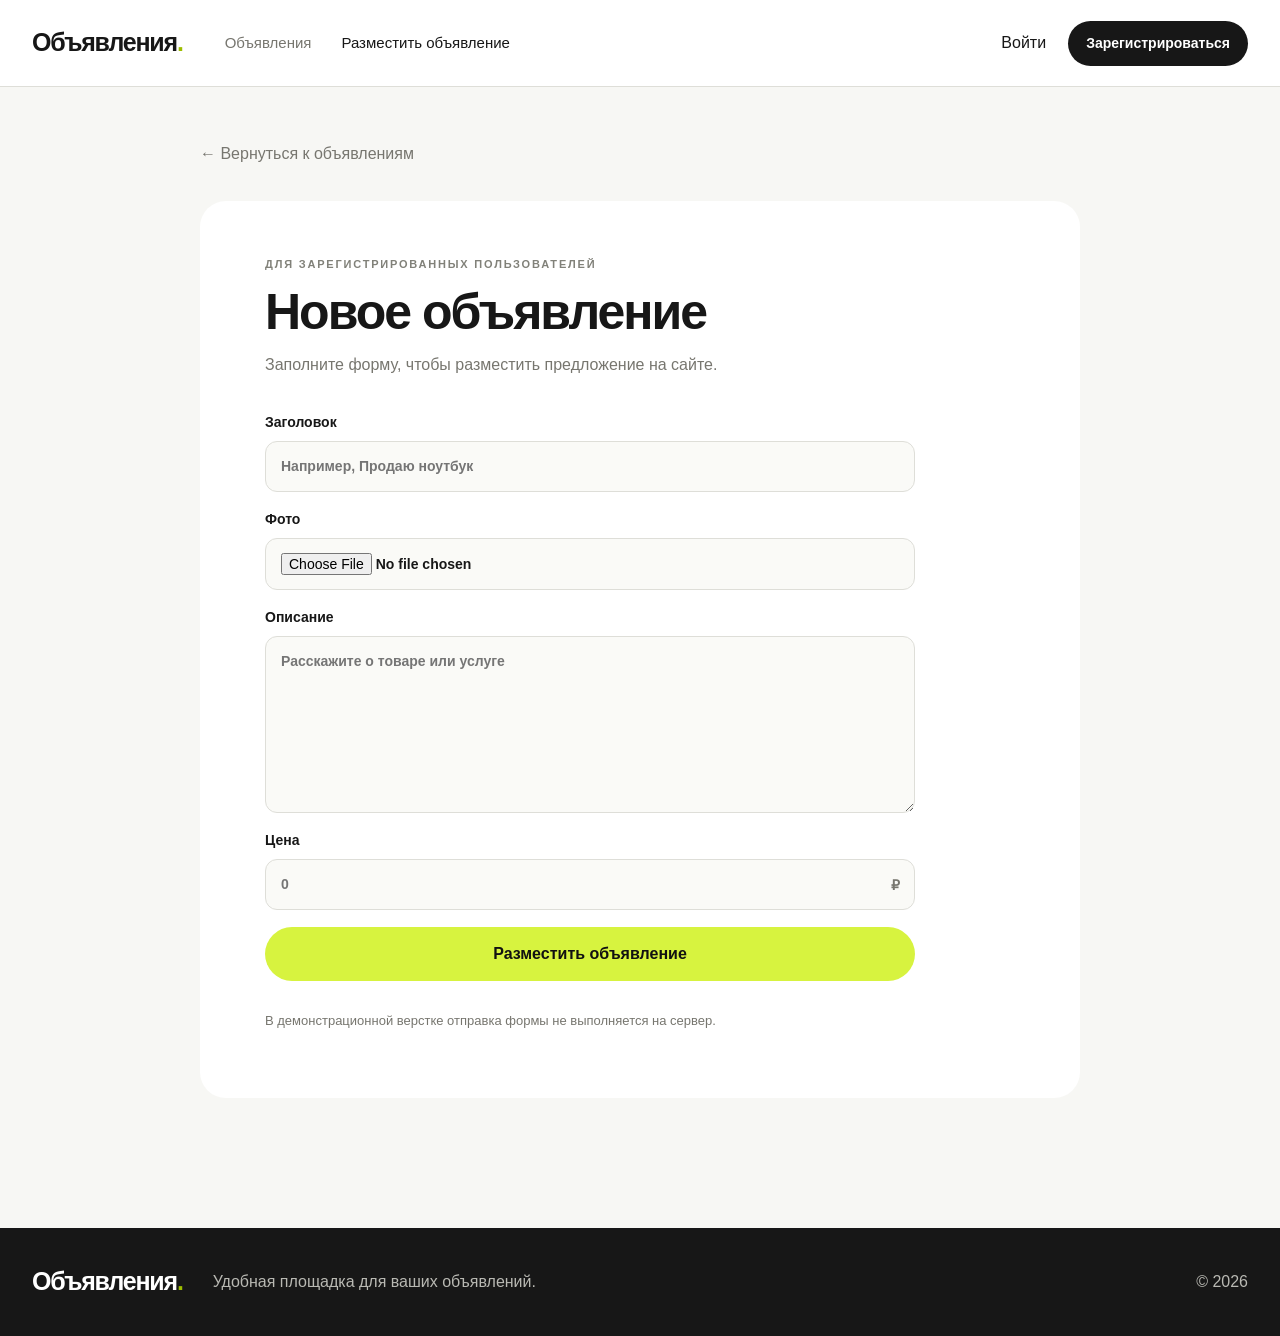
==== add.html @ 7746f797 "Изменения" ====
<!doctype html>
<html lang="ru">
<head>
  <meta charset="utf-8">
  <meta name="viewport" content="width=device-width, initial-scale=1">
  <title>Новое объявление — Объявления</title>
  <link rel="stylesheet" href="css/style.css">
</head>
<body>
<header class="header"><div class="container header__inner"><a class="logo" href="index.html">Объявления<span>.</span></a><nav class="nav"><a href="index.html" class="nav__link">Объявления</a><a href="add.html" class="nav__link nav__link--active">Разместить объявление</a></nav><div class="header__actions"><button class="link-button" data-modal="loginModal">Войти</button><button class="button button--dark button--small" data-modal="registerModal">Зарегистрироваться</button></div><button class="burger" aria-label="Открыть меню"><span></span><span></span><span></span></button></div></header>
<main class="page"><div class="container narrow"><a class="back" href="index.html">← Вернуться к объявлениям</a><div class="form-page"><p class="eyebrow">Для зарегистрированных пользователей</p><h1>Новое объявление</h1><p class="lead">Заполните форму, чтобы разместить предложение на сайте.</p>
<form class="form form--listing" id="listingForm">
<label>Заголовок<input name="title" required maxlength="100" placeholder="Например, Продаю ноутбук"></label>
<label>Фото<input name="photo" type="file" accept="image/*"></label>
<label>Описание<textarea name="description" required rows="7" placeholder="Расскажите о товаре или услуге"></textarea></label>
<label>Цена<input name="price" type="number" min="0" required placeholder="0"><span class="input-suffix">₽</span></label>
<button class="button button--accent" type="submit">Разместить объявление</button>
<p class="muted">В демонстрационной верстке отправка формы не выполняется на сервер.</p>
</form></div></div></main>
<footer class="footer"><div class="container footer__inner"><a class="logo logo--footer" href="index.html">Объявления<span>.</span></a><p>Удобная площадка для ваших объявлений.</p><span>© 2026</span></div></footer>
<div class="modal" id="loginModal" aria-hidden="true"><div class="modal__backdrop" data-close></div><div class="modal__dialog"><button class="modal__close" data-close>×</button><div class="modal__head"><p class="eyebrow">Добро пожаловать</p><h2>Вход</h2></div><form class="form"><label>Email<input type="email" required placeholder="you@example.com"></label><label>Пароль<input type="password" required minlength="6" placeholder="Введите пароль"></label><button class="button button--dark button--full">Войти</button></form><p class="modal__switch">Нет аккаунта? <button class="text-button" data-switch="registerModal">Зарегистрироваться</button></p></div></div>
<div class="modal" id="registerModal" aria-hidden="true"><div class="modal__backdrop" data-close></div><div class="modal__dialog modal__dialog--wide"><button class="modal__close" data-close>×</button><div class="modal__head"><p class="eyebrow">Новый пользователь</p><h2>Регистрация</h2></div><form class="form"><label>Имя<input required pattern="[А-Яа-яЁё\s-]+" placeholder="Иван Иванов"></label><label>E-mail<input type="email" required></label><label>Телефон<input type="tel" required></label><label>Пароль<input type="password" required minlength="6"></label><label>Повторите пароль<input type="password" required minlength="6"></label><label class="checkbox"><input type="checkbox" required><span>Я согласен(а) на обработку персональных данных</span></label><button class="button button--dark button--full">Зарегистрироваться</button></form></div></div>
<script src="js/app.js"></script>
</body>
</html>
---- css/style.css ----
:root{
  --bg:#f7f7f4;--surface:#fff;--ink:#171717;--muted:#77766f;--line:#deded8;
  --accent:#d7f33f;--accent-dark:#b7d51d;--dark:#171717;--radius:20px;
}
*{box-sizing:border-box}html{scroll-behavior:smooth}body{margin:0;background:var(--bg);color:var(--ink);font-family:Inter,Arial,sans-serif;line-height:1.5}button,input,select,textarea{font:inherit}button{cursor:pointer}
.container{width:min(1320px,calc(100% - 64px));margin:auto}.header{background:#fff;border-bottom:1px solid var(--line);position:sticky;top:0;z-index:20}.header__inner{height:86px;display:flex;align-items:center;gap:42px}.logo{font-size:25px;font-weight:800;letter-spacing:-1.2px;color:var(--ink);text-decoration:none}.logo span{color:#9dbd00}.nav{display:flex;gap:30px;flex:1}.nav__link{color:var(--muted);text-decoration:none;font-size:15px}.nav__link:hover,.nav__link--active{color:var(--ink)}.header__actions{display:flex;align-items:center;gap:22px}.link-button,.text-button{background:none;border:0;color:var(--ink);padding:0}.text-button{font-weight:700;text-decoration:underline}.button{border:0;border-radius:999px;padding:15px 24px;font-weight:700;transition:.2s ease;display:inline-flex;justify-content:center;align-items:center;text-decoration:none}.button:hover{transform:translateY(-1px)}.button--dark{background:var(--dark);color:#fff}.button--accent{background:var(--accent);color:#111}.button--accent:hover{background:var(--accent-dark)}.button--outline{background:transparent;border:1px solid #bcbcb5}.button--small{padding:12px 18px;font-size:14px}.button--full{width:100%}.burger{display:none;background:none;border:0;margin-left:auto}.burger span{display:block;width:25px;height:2px;background:#111;margin:5px}
.hero{background:#e9eadf;padding:95px 0 80px}.hero__content{display:flex;align-items:end;justify-content:space-between;gap:50px}.eyebrow{text-transform:uppercase;letter-spacing:1.8px;font-size:11px;font-weight:800;color:#818179;margin:0 0 14px}.hero h1{font-size:clamp(48px,6vw,88px);line-height:.94;letter-spacing:-4px;margin:0}.hero h1 span{color:#9dbd00}.hero__text{color:var(--muted);max-width:510px;margin:25px 0 0;font-size:17px}.search{background:#fff;padding:9px;border-radius:16px;display:grid;grid-template-columns:1.5fr 1fr auto;min-width:600px;box-shadow:0 14px 40px #0000000b}.search input,.search select{border:0;background:transparent;padding:16px;outline:0;color:#555}.search input{font-size:16px}.list-section{padding:88px 0}.section-head{display:flex;justify-content:space-between;align-items:end;margin-bottom:32px}.section-head h2{font-size:44px;letter-spacing:-2px;margin:0}.results-count{color:var(--muted);font-size:14px}.cards{display:grid;grid-template-columns:repeat(4,1fr);gap:22px}.card{background:#fff;border-radius:var(--radius);overflow:hidden;transition:.2s;min-width:0}.card:hover{transform:translateY(-4px);box-shadow:0 15px 35px #0000000c}.card__image{display:block;width:100%;aspect-ratio:1.25;object-fit:cover;background:#e9e9e3}.card__body{padding:20px 20px 23px}.card__title{display:block;color:var(--ink);font-weight:750;font-size:17px;text-decoration:none;margin-bottom:10px}.card__meta{font-size:12px;color:var(--muted);margin-bottom:12px}.price{font-size:20px;font-weight:800}.load-more-wrap{text-align:center;padding-top:45px}.footer{margin-top:30px;background:var(--dark);color:#b9b9b3;padding:35px 0}.footer__inner{display:flex;align-items:center;gap:30px}.footer__inner p{margin:0;flex:1}.logo--footer{color:#fff}.page{padding:55px 0 100px;min-height:calc(100vh - 160px)}.back{display:inline-block;color:var(--muted);text-decoration:none;margin-bottom:35px}.detail{background:#fff;border-radius:26px;padding:30px;display:grid;grid-template-columns:1.1fr .9fr;gap:55px}.detail__media img{width:100%;border-radius:18px;display:block}.detail__body{padding:30px 25px 30px 0}.detail h1{font-size:50px;line-height:1;letter-spacing:-2px;margin:0 0 18px}.price--large{font-size:30px;margin-bottom:28px}.detail__description{color:#666;max-width:600px;font-size:17px}.detail__author{display:flex;align-items:center;gap:14px;margin:35px 0}.avatar{width:48px;height:48px;border-radius:50%;background:var(--accent);display:grid;place-items:center;font-weight:800}.detail__author span{display:block;color:var(--muted);font-size:13px}.detail__actions{padding-top:15px}.muted{font-size:13px;color:var(--muted)}.narrow{max-width:880px}.form-page{background:#fff;border-radius:26px;padding:55px 65px}.form-page h1{font-size:50px;letter-spacing:-2px;line-height:1;margin:0 0 15px}.lead{color:var(--muted);margin-bottom:35px}.form{display:grid;gap:17px}.form label{display:grid;gap:8px;font-size:14px;font-weight:700}.form input,.form textarea,.form select{width:100%;border:1px solid var(--line);background:#fafaf7;border-radius:12px;padding:14px 15px;outline:0}.form input:focus,.form textarea:focus{border-color:#999}.form textarea{resize:vertical}.form--listing{max-width:650px}.form--listing label{position:relative}.input-suffix{position:absolute;right:15px;bottom:14px;color:var(--muted)}.checkbox{display:flex!important;grid-template-columns:none!important;align-items:start;gap:10px!important;font-weight:500!important}.checkbox input{width:18px!important;margin-top:2px}.form-error{color:#b42318;font-size:13px;min-height:0;margin:0}.modal{position:fixed;inset:0;display:none;z-index:100}.modal.is-open{display:block}.modal__backdrop{position:absolute;inset:0;background:#1119;backdrop-filter:blur(4px)}.modal__dialog{position:relative;background:#fff;border-radius:24px;width:min(440px,calc(100% - 32px));padding:36px;margin:7vh auto 0;max-height:86vh;overflow:auto;animation:modalIn .2s ease}.modal__dialog--wide{width:min(560px,calc(100% - 32px))}.modal__close{position:absolute;right:20px;top:14px;border:0;background:none;font-size:30px;color:#777}.modal__head h2{font-size:36px;letter-spacing:-1.5px;margin:0 0 7px}.modal__head p:not(.eyebrow){color:var(--muted);font-size:14px}.modal__switch{text-align:center;font-size:14px;color:var(--muted);margin:20px 0 0}@keyframes modalIn{from{opacity:0;transform:translateY(10px)}to{opacity:1;transform:none}}
@media(max-width:1000px){.nav{display:none}.header__actions{margin-left:auto}.cards{grid-template-columns:repeat(2,1fr)}.hero__content{display:block}.search{margin-top:40px;min-width:0}.detail{grid-template-columns:1fr}.detail__body{padding:0 15px 20px}.detail h1{font-size:42px}}
@media(max-width:650px){.container{width:min(100% - 30px,1320px)}.header__inner{height:70px}.header__actions{display:none}.burger{display:block}.hero{padding:60px 0}.hero h1{font-size:50px;letter-spacing:-2.5px}.search{grid-template-columns:1fr;margin-top:28px;gap:5px}.search select{border-top:1px solid var(--line)}.search .button{width:100%}.list-section{padding:60px 0}.section-head h2{font-size:36px}.cards{grid-template-columns:1fr}.footer__inner{flex-wrap:wrap}.footer__inner p{order:3;flex-basis:100%}.form-page{padding:35px 24px}.form-page h1{font-size:40px}.detail{padding:15px;gap:25px}.detail h1{font-size:36px}.modal__dialog{padding:30px 22px}.nav{position:absolute}.logo{font-size:22px}}
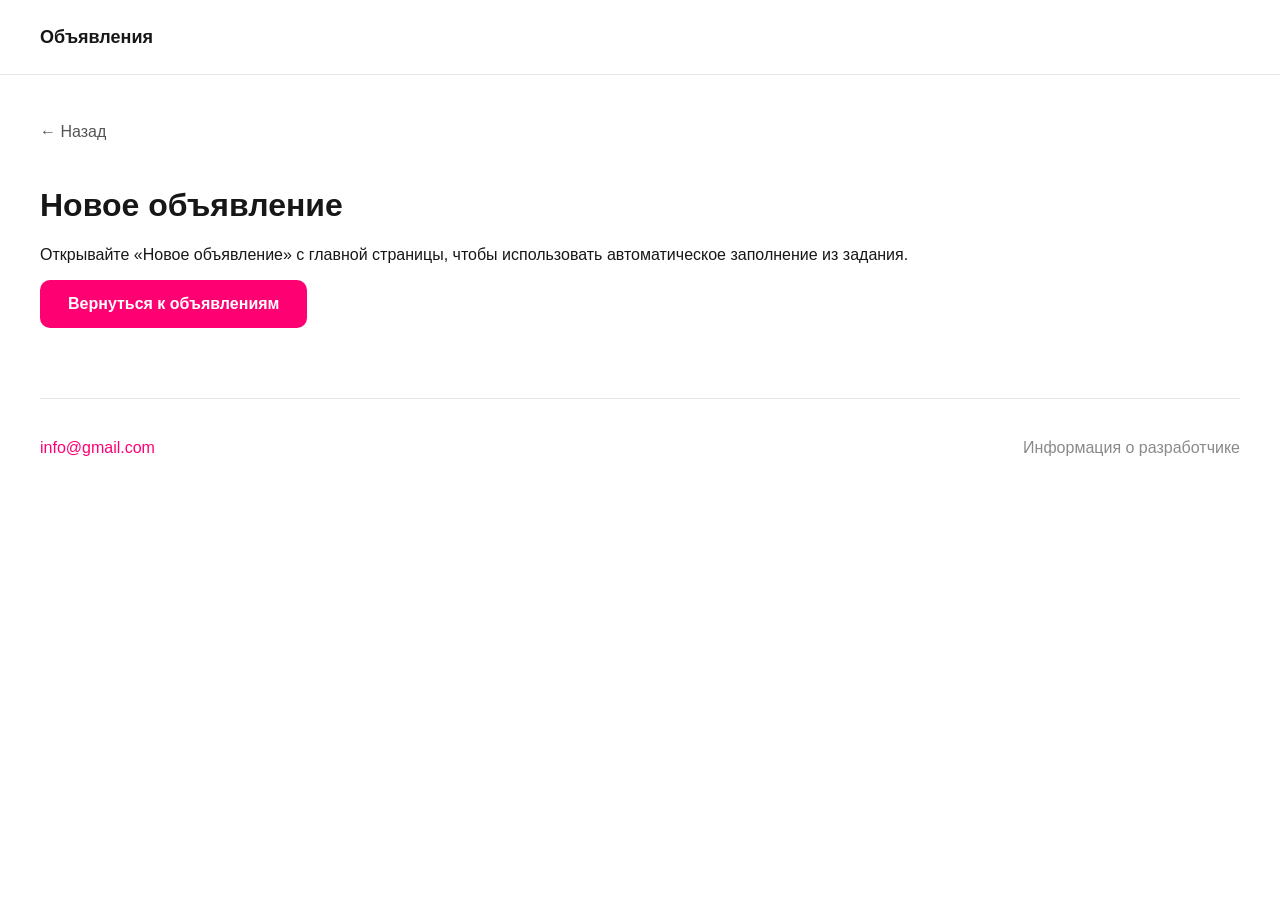
==== commit 799ffa07: "Сделано" ====
--- a/add.html
+++ b/add.html
@@ -1,25 +1,4 @@
 <!doctype html>
-<html lang="ru">
-<head>
-  <meta charset="utf-8">
-  <meta name="viewport" content="width=device-width, initial-scale=1">
-  <title>Новое объявление — Объявления</title>
-  <link rel="stylesheet" href="css/style.css">
-</head>
-<body>
-<header class="header"><div class="container header__inner"><a class="logo" href="index.html">Объявления<span>.</span></a><nav class="nav"><a href="index.html" class="nav__link">Объявления</a><a href="add.html" class="nav__link nav__link--active">Разместить объявление</a></nav><div class="header__actions"><button class="link-button" data-modal="loginModal">Войти</button><button class="button button--dark button--small" data-modal="registerModal">Зарегистрироваться</button></div><button class="burger" aria-label="Открыть меню"><span></span><span></span><span></span></button></div></header>
-<main class="page"><div class="container narrow"><a class="back" href="index.html">← Вернуться к объявлениям</a><div class="form-page"><p class="eyebrow">Для зарегистрированных пользователей</p><h1>Новое объявление</h1><p class="lead">Заполните форму, чтобы разместить предложение на сайте.</p>
-<form class="form form--listing" id="listingForm">
-<label>Заголовок<input name="title" required maxlength="100" placeholder="Например, Продаю ноутбук"></label>
-<label>Фото<input name="photo" type="file" accept="image/*"></label>
-<label>Описание<textarea name="description" required rows="7" placeholder="Расскажите о товаре или услуге"></textarea></label>
-<label>Цена<input name="price" type="number" min="0" required placeholder="0"><span class="input-suffix">₽</span></label>
-<button class="button button--accent" type="submit">Разместить объявление</button>
-<p class="muted">В демонстрационной верстке отправка формы не выполняется на сервер.</p>
-</form></div></div></main>
-<footer class="footer"><div class="container footer__inner"><a class="logo logo--footer" href="index.html">Объявления<span>.</span></a><p>Удобная площадка для ваших объявлений.</p><span>© 2026</span></div></footer>
-<div class="modal" id="loginModal" aria-hidden="true"><div class="modal__backdrop" data-close></div><div class="modal__dialog"><button class="modal__close" data-close>×</button><div class="modal__head"><p class="eyebrow">Добро пожаловать</p><h2>Вход</h2></div><form class="form"><label>Email<input type="email" required placeholder="you@example.com"></label><label>Пароль<input type="password" required minlength="6" placeholder="Введите пароль"></label><button class="button button--dark button--full">Войти</button></form><p class="modal__switch">Нет аккаунта? <button class="text-button" data-switch="registerModal">Зарегистрироваться</button></p></div></div>
-<div class="modal" id="registerModal" aria-hidden="true"><div class="modal__backdrop" data-close></div><div class="modal__dialog modal__dialog--wide"><button class="modal__close" data-close>×</button><div class="modal__head"><p class="eyebrow">Новый пользователь</p><h2>Регистрация</h2></div><form class="form"><label>Имя<input required pattern="[А-Яа-яЁё\s-]+" placeholder="Иван Иванов"></label><label>E-mail<input type="email" required></label><label>Телефон<input type="tel" required></label><label>Пароль<input type="password" required minlength="6"></label><label>Повторите пароль<input type="password" required minlength="6"></label><label class="checkbox"><input type="checkbox" required><span>Я согласен(а) на обработку персональных данных</span></label><button class="button button--dark button--full">Зарегистрироваться</button></form></div></div>
-<script src="js/app.js"></script>
-</body>
-</html>
+<html lang="ru"><head><meta charset="UTF-8"><meta name="viewport" content="width=device-width,initial-scale=1.0"><title>Новое объявление</title><link rel="stylesheet" href="css/style.css"></head>
+<body><header class="site-header"><div class="header-inner"><a class="brand" href="index.html"><span>Объявления</span></a></div></header>
+<main class="container"><a href="index.html" class="back-link">← Назад</a><h1>Новое объявление</h1><p>Открывайте «Новое объявление» с главной страницы, чтобы использовать автоматическое заполнение из задания.</p><a class="pink-btn" href="index.html">Вернуться к объявлениям</a></main><footer class="site-footer"><a href="mailto:info@gmail.com">info@gmail.com</a><span>Информация о разработчике</span></footer></body></html>
--- a/css/style.css
+++ b/css/style.css
@@ -1,9 +1,101 @@
-:root{
-  --bg:#f7f7f4;--surface:#fff;--ink:#171717;--muted:#77766f;--line:#deded8;
-  --accent:#d7f33f;--accent-dark:#b7d51d;--dark:#171717;--radius:20px;
+*{box-sizing:border-box}
+:root{--pink:#ff0073;--text:#171717;--muted:#737373;--line:#e6e6e6;--soft:#f7f7f7}
+html,body{margin:0;min-height:100%;font-family:Arial,Helvetica,sans-serif;background:#fff;color:var(--text)}
+body{font-size:16px}
+button,input,textarea{font:inherit}
+.site-header{height:75px;border-bottom:1px solid var(--line);background:#fff}
+.header-inner{width:min(1200px,calc(100% - 64px));height:100%;margin:auto;display:flex;align-items:center;justify-content:space-between}
+.brand{display:flex;align-items:center;gap:16px;color:var(--text);text-decoration:none;font-weight:700;font-size:18px}
+.brand img{width:40px;height:40px;object-fit:contain}
+.header-nav{display:flex;align-items:center;gap:34px}
+.header-nav a{color:var(--text);text-decoration:none;font-weight:600}
+.header-nav a:hover{color:var(--pink)}
+.welcome{font-weight:600;color:var(--text);white-space:nowrap}
+.exit-btn{border:0;background:transparent;color:var(--text);font-weight:600;padding:0;cursor:default}
+.container{width:min(1200px,calc(100% - 64px));margin:0 auto;padding:48px 0 70px}
+.top-row{display:flex;justify-content:space-between;align-items:center;margin-bottom:34px}
+.top-row h1{font-size:36px;line-height:1.1;margin:0;font-weight:700}
+.pink-btn{display:inline-flex;align-items:center;justify-content:center;min-height:48px;padding:0 28px;border:0;border-radius:10px;background:var(--pink);color:#fff;text-decoration:none;font-size:16px;font-weight:700;cursor:pointer;transition:.15s}
+.pink-btn:hover{filter:brightness(1.06);transform:translateY(-1px)}
+.pink-btn:active{transform:translateY(0)}
+.full{width:100%}
+.cards{display:grid;grid-template-columns:repeat(5,1fr);gap:42px 20px}
+.ad-card{min-width:0;color:var(--text);text-decoration:none;cursor:pointer}
+.product-image{width:100%;aspect-ratio:1/1.02;border-radius:12px;background-image:url("../assets/source/1/Card.png");background-repeat:no-repeat;background-size:500% auto;background-color:#f4f4f4;background-position:var(--pos,0 0);overflow:hidden}
+.ad-card .product-image{margin-bottom:12px}
+/* Точные карточки из исходного Card.png — без смещения и дублирования текста */
+.product-card-image{display:block;width:100%;height:auto;max-width:240px;margin:0 auto;object-fit:contain;}
+.ad-card{display:block;}
+@media(max-width:900px){.product-card-image{max-width:100%;}}
+.ad-price{font-size:21px;font-weight:700;margin-bottom:7px}
+.ad-title{font-size:15px;color:#333;line-height:1.3}
+.p0{--pos:0 0}.p1{--pos:25% 0}.p2{--pos:50% 0}.p3{--pos:75% 0}.p4{--pos:100% 0}
+.p5{--pos:0 50%}.p6{--pos:25% 50%}.p7{--pos:50% 50%}.p8{--pos:75% 50%}.p9{--pos:100% 50%}
+.p10{--pos:0 100%}.p11{--pos:25% 100%}.p12{--pos:50% 100%}.p13{--pos:75% 100%}.p14{--pos:100% 100%}
+.load-more{display:block;margin:45px auto 0;padding:14px 35px;background:#fff;color:var(--text);border:1px solid #cfcfcf;border-radius:8px;cursor:pointer}
+.load-more:hover{border-color:var(--pink);color:var(--pink)}
+.site-footer{width:min(1200px,calc(100% - 64px));min-height:99px;margin:0 auto;display:flex;justify-content:space-between;align-items:center;border-top:1px solid var(--line);color:#8a8a8a}
+.site-footer a{color:var(--pink);text-decoration:none}
+.modal{position:fixed;inset:0;display:none;align-items:center;justify-content:center;background:rgba(20,20,20,.38);backdrop-filter:blur(2px);padding:20px;z-index:20}
+.modal.open{display:flex;animation:fadeIn .16s ease}
+.modal-card,.success-card{position:relative;width:min(520px,100%);max-height:calc(100vh - 40px);overflow:auto;background:#fff;border-radius:18px;padding:34px;box-shadow:0 20px 60px rgba(0,0,0,.18)}
+.auth-card{width:min(500px,100%)}
+.ad-modal-card{width:min(620px,100%)}
+.modal-card h2{margin:0 35px 8px 0;font-size:30px;line-height:1.15}
+.modal-note{margin:0 0 24px;color:var(--muted);font-size:14px;line-height:1.45}
+.close{position:absolute;right:16px;top:12px;width:38px;height:38px;border:0;border-radius:50%;background:#f3f3f3;font-size:27px;line-height:1;color:#555;cursor:pointer}
+.close:hover{background:#eee;color:var(--text)}
+.modal-card form{display:grid;gap:15px}
+.modal-card label{display:grid;gap:8px;color:#333;font-weight:600;font-size:14px}
+.modal-card input,.modal-card textarea{width:100%;padding:13px 14px;border:1px solid #d4d4d4;background:#fff;color:#111;border-radius:9px;outline:none}
+.modal-card input:focus,.modal-card textarea:focus{border-color:var(--pink);box-shadow:0 0 0 3px rgba(255,0,115,.09)}
+.modal-card textarea{resize:vertical;min-height:110px}
+.modal-card .check{display:grid;grid-template-columns:20px 1fr;align-items:start;gap:9px;font-weight:400;font-size:13px;line-height:1.4}
+.modal-card .check input{width:18px;height:18px;margin:0;accent-color:var(--pink)}
+.switch{text-align:center;font-size:14px;margin:18px 0 0;color:#555}.switch a{color:var(--pink);font-weight:600;text-decoration:none}
+.form-error{min-height:18px;color:#d4004f;font-size:13px}
+.ad-photo-field{display:grid;gap:8px}.field-caption{font-size:14px;font-weight:600;color:#333}
+.ad-preview{width:100%;height:190px;border-radius:12px;background:#f2f2f2 url("../assets/source/1/Card.png") no-repeat 0 0;background-size:500% auto;border:1px solid #ddd;cursor:pointer}
+.ad-preview.filled{box-shadow:inset 0 0 0 2px var(--pink)}
+.success-card{width:min(440px,100%);text-align:center;padding:28px}
+.done-image{display:block;width:100%;max-width:402px;height:auto;margin:0 auto 12px}
+.success-card h2{font-size:24px;margin:0 0 22px}
+@keyframes fadeIn{from{opacity:0}to{opacity:1}}
+@media(max-width:900px){.cards{grid-template-columns:repeat(3,1fr)}}
+@media(max-width:600px){
+ .site-header{height:65px}.header-inner,.container,.site-footer{width:min(100% - 32px,1200px)}
+ .header-nav{gap:14px;font-size:13px}.brand{gap:10px;font-size:16px}.brand img{width:34px;height:34px}
+ .container{padding-top:28px}.top-row{align-items:flex-start;gap:18px}.top-row h1{font-size:28px}.top-row .pink-btn{padding:0 14px;font-size:13px}
+ .cards{grid-template-columns:repeat(2,1fr);gap:28px 12px}.product-image{border-radius:9px}.ad-price{font-size:17px}.ad-title{font-size:13px}
+ .site-footer{min-height:80px;padding:24px 0;gap:20px;font-size:12px}.modal{padding:12px}.modal-card,.success-card{padding:26px 20px;border-radius:15px;max-height:calc(100vh - 24px)}
+ .welcome{font-size:12px}.exit-btn{font-size:12px}.header-nav{gap:10px}
 }
-*{box-sizing:border-box}html{scroll-behavior:smooth}body{margin:0;background:var(--bg);color:var(--ink);font-family:Inter,Arial,sans-serif;line-height:1.5}button,input,select,textarea{font:inherit}button{cursor:pointer}
-.container{width:min(1320px,calc(100% - 64px));margin:auto}.header{background:#fff;border-bottom:1px solid var(--line);position:sticky;top:0;z-index:20}.header__inner{height:86px;display:flex;align-items:center;gap:42px}.logo{font-size:25px;font-weight:800;letter-spacing:-1.2px;color:var(--ink);text-decoration:none}.logo span{color:#9dbd00}.nav{display:flex;gap:30px;flex:1}.nav__link{color:var(--muted);text-decoration:none;font-size:15px}.nav__link:hover,.nav__link--active{color:var(--ink)}.header__actions{display:flex;align-items:center;gap:22px}.link-button,.text-button{background:none;border:0;color:var(--ink);padding:0}.text-button{font-weight:700;text-decoration:underline}.button{border:0;border-radius:999px;padding:15px 24px;font-weight:700;transition:.2s ease;display:inline-flex;justify-content:center;align-items:center;text-decoration:none}.button:hover{transform:translateY(-1px)}.button--dark{background:var(--dark);color:#fff}.button--accent{background:var(--accent);color:#111}.button--accent:hover{background:var(--accent-dark)}.button--outline{background:transparent;border:1px solid #bcbcb5}.button--small{padding:12px 18px;font-size:14px}.button--full{width:100%}.burger{display:none;background:none;border:0;margin-left:auto}.burger span{display:block;width:25px;height:2px;background:#111;margin:5px}
-.hero{background:#e9eadf;padding:95px 0 80px}.hero__content{display:flex;align-items:end;justify-content:space-between;gap:50px}.eyebrow{text-transform:uppercase;letter-spacing:1.8px;font-size:11px;font-weight:800;color:#818179;margin:0 0 14px}.hero h1{font-size:clamp(48px,6vw,88px);line-height:.94;letter-spacing:-4px;margin:0}.hero h1 span{color:#9dbd00}.hero__text{color:var(--muted);max-width:510px;margin:25px 0 0;font-size:17px}.search{background:#fff;padding:9px;border-radius:16px;display:grid;grid-template-columns:1.5fr 1fr auto;min-width:600px;box-shadow:0 14px 40px #0000000b}.search input,.search select{border:0;background:transparent;padding:16px;outline:0;color:#555}.search input{font-size:16px}.list-section{padding:88px 0}.section-head{display:flex;justify-content:space-between;align-items:end;margin-bottom:32px}.section-head h2{font-size:44px;letter-spacing:-2px;margin:0}.results-count{color:var(--muted);font-size:14px}.cards{display:grid;grid-template-columns:repeat(4,1fr);gap:22px}.card{background:#fff;border-radius:var(--radius);overflow:hidden;transition:.2s;min-width:0}.card:hover{transform:translateY(-4px);box-shadow:0 15px 35px #0000000c}.card__image{display:block;width:100%;aspect-ratio:1.25;object-fit:cover;background:#e9e9e3}.card__body{padding:20px 20px 23px}.card__title{display:block;color:var(--ink);font-weight:750;font-size:17px;text-decoration:none;margin-bottom:10px}.card__meta{font-size:12px;color:var(--muted);margin-bottom:12px}.price{font-size:20px;font-weight:800}.load-more-wrap{text-align:center;padding-top:45px}.footer{margin-top:30px;background:var(--dark);color:#b9b9b3;padding:35px 0}.footer__inner{display:flex;align-items:center;gap:30px}.footer__inner p{margin:0;flex:1}.logo--footer{color:#fff}.page{padding:55px 0 100px;min-height:calc(100vh - 160px)}.back{display:inline-block;color:var(--muted);text-decoration:none;margin-bottom:35px}.detail{background:#fff;border-radius:26px;padding:30px;display:grid;grid-template-columns:1.1fr .9fr;gap:55px}.detail__media img{width:100%;border-radius:18px;display:block}.detail__body{padding:30px 25px 30px 0}.detail h1{font-size:50px;line-height:1;letter-spacing:-2px;margin:0 0 18px}.price--large{font-size:30px;margin-bottom:28px}.detail__description{color:#666;max-width:600px;font-size:17px}.detail__author{display:flex;align-items:center;gap:14px;margin:35px 0}.avatar{width:48px;height:48px;border-radius:50%;background:var(--accent);display:grid;place-items:center;font-weight:800}.detail__author span{display:block;color:var(--muted);font-size:13px}.detail__actions{padding-top:15px}.muted{font-size:13px;color:var(--muted)}.narrow{max-width:880px}.form-page{background:#fff;border-radius:26px;padding:55px 65px}.form-page h1{font-size:50px;letter-spacing:-2px;line-height:1;margin:0 0 15px}.lead{color:var(--muted);margin-bottom:35px}.form{display:grid;gap:17px}.form label{display:grid;gap:8px;font-size:14px;font-weight:700}.form input,.form textarea,.form select{width:100%;border:1px solid var(--line);background:#fafaf7;border-radius:12px;padding:14px 15px;outline:0}.form input:focus,.form textarea:focus{border-color:#999}.form textarea{resize:vertical}.form--listing{max-width:650px}.form--listing label{position:relative}.input-suffix{position:absolute;right:15px;bottom:14px;color:var(--muted)}.checkbox{display:flex!important;grid-template-columns:none!important;align-items:start;gap:10px!important;font-weight:500!important}.checkbox input{width:18px!important;margin-top:2px}.form-error{color:#b42318;font-size:13px;min-height:0;margin:0}.modal{position:fixed;inset:0;display:none;z-index:100}.modal.is-open{display:block}.modal__backdrop{position:absolute;inset:0;background:#1119;backdrop-filter:blur(4px)}.modal__dialog{position:relative;background:#fff;border-radius:24px;width:min(440px,calc(100% - 32px));padding:36px;margin:7vh auto 0;max-height:86vh;overflow:auto;animation:modalIn .2s ease}.modal__dialog--wide{width:min(560px,calc(100% - 32px))}.modal__close{position:absolute;right:20px;top:14px;border:0;background:none;font-size:30px;color:#777}.modal__head h2{font-size:36px;letter-spacing:-1.5px;margin:0 0 7px}.modal__head p:not(.eyebrow){color:var(--muted);font-size:14px}.modal__switch{text-align:center;font-size:14px;color:var(--muted);margin:20px 0 0}@keyframes modalIn{from{opacity:0;transform:translateY(10px)}to{opacity:1;transform:none}}
-@media(max-width:1000px){.nav{display:none}.header__actions{margin-left:auto}.cards{grid-template-columns:repeat(2,1fr)}.hero__content{display:block}.search{margin-top:40px;min-width:0}.detail{grid-template-columns:1fr}.detail__body{padding:0 15px 20px}.detail h1{font-size:42px}}
-@media(max-width:650px){.container{width:min(100% - 30px,1320px)}.header__inner{height:70px}.header__actions{display:none}.burger{display:block}.hero{padding:60px 0}.hero h1{font-size:50px;letter-spacing:-2.5px}.search{grid-template-columns:1fr;margin-top:28px;gap:5px}.search select{border-top:1px solid var(--line)}.search .button{width:100%}.list-section{padding:60px 0}.section-head h2{font-size:36px}.cards{grid-template-columns:1fr}.footer__inner{flex-wrap:wrap}.footer__inner p{order:3;flex-basis:100%}.form-page{padding:35px 24px}.form-page h1{font-size:40px}.detail{padding:15px;gap:25px}.detail h1{font-size:36px}.modal__dialog{padding:30px 22px}.nav{position:absolute}.logo{font-size:22px}}
+@media(max-width:380px){.cards{grid-template-columns:1fr}.top-row{flex-direction:column}.top-row .pink-btn{width:100%}.header-nav{font-size:12px}}
+.back-link{display:inline-block;color:#555;text-decoration:none;margin-bottom:25px}
+.detail-card{display:grid;grid-template-columns:520px 1fr;gap:60px}.detail-image{width:100%;aspect-ratio:1;background:#f4f4f4 url('../assets/source/1/Card.png') no-repeat 0 0;background-size:500% auto;border-radius:14px}.detail-info{padding-top:15px}.detail-info h1{font-size:40px;margin:0 0 20px}.price{font-size:34px;font-weight:700;margin-bottom:25px}.detail-info p{max-width:650px;line-height:1.6}.muted{color:#888}@media(max-width:900px){.detail-card{grid-template-columns:1fr}.detail-image{max-width:520px}.detail-info h1{font-size:30px}}
+
+/* ===== Публикация объявления — исходник source/2 ===== */
+.ad-source-card{position:relative;width:min(1120px,calc(100vw - 40px));min-height:560px;max-height:calc(100vh - 40px);overflow:auto;background:#fff;padding:32px 40px 34px;border-radius:18px;box-shadow:0 24px 70px rgba(0,0,0,.16)}
+.source-close{position:absolute;right:16px;top:10px;width:38px;height:38px;border:0;background:transparent;color:#777;font-size:30px;line-height:1;cursor:pointer;z-index:2}
+.source-ad-title{margin:0 0 28px;font-size:28px;font-weight:700;color:#111}
+.source-ad-layout{display:grid;grid-template-columns:390px 1fr;gap:72px;align-items:start}
+.source-upload{width:390px;height:390px;border-radius:0;background:#fff url('../assets/source/2/load.png') center/390px 390px no-repeat;cursor:pointer;overflow:hidden}
+.source-upload.filled{background-image:url('../assets/source/1/dragon-card-image.png');background-size:100% auto;background-position:center top;background-repeat:no-repeat}
+.source-ad-fields{padding-top:7px;display:flex;flex-direction:column;align-items:flex-start;gap:42px}
+.source-ad-fields input,.source-ad-fields textarea{width:100%;border:0;background:transparent;color:#111;outline:none;padding:0;font-family:Arial,Helvetica,sans-serif;font-weight:400}
+.source-ad-fields input::placeholder,.source-ad-fields textarea::placeholder{color:#999;opacity:1}
+.source-title-input{font-size:46px;line-height:1.05}.source-price-input{font-size:30px;line-height:1.1}.source-description-input{font-size:27px;line-height:1.25;height:110px;resize:none}
+.source-ad-fields input:focus,.source-ad-fields textarea:focus{box-shadow:none;border-color:transparent}
+.source-publish-btn{display:block;width:254px;height:60px;margin:38px 0 0 462px;padding:0;border:0;border-radius:0;background:url('../assets/source/2/Button.png') center/254px 60px no-repeat;cursor:pointer}
+.source-required{display:block;width:338px;height:20px;object-fit:contain;margin:26px 0 0 462px}
+.source-ad-error{margin:10px 0 0 462px}
+@media(max-width:900px){
+ .ad-source-card{width:min(680px,calc(100vw - 24px));padding:24px 22px 28px;min-height:0}
+ .source-ad-title{font-size:24px}
+ .source-ad-layout{grid-template-columns:1fr;gap:26px}
+ .source-upload{width:min(390px,100%);height:auto;aspect-ratio:1;margin:0 auto;background-size:100% 100%}
+ .source-ad-fields{gap:26px}.source-title-input{font-size:40px}.source-price-input{font-size:27px}.source-description-input{font-size:24px;height:100px}
+ .source-publish-btn,.source-required,.source-ad-error{margin-left:0}
+ .source-publish-btn{margin-top:28px}
+}
+@media(max-width:500px){.source-title-input{font-size:32px}.source-price-input{font-size:24px}.source-description-input{font-size:21px}.source-required{max-width:100%;height:auto}.source-publish-btn{width:254px;max-width:100%}}
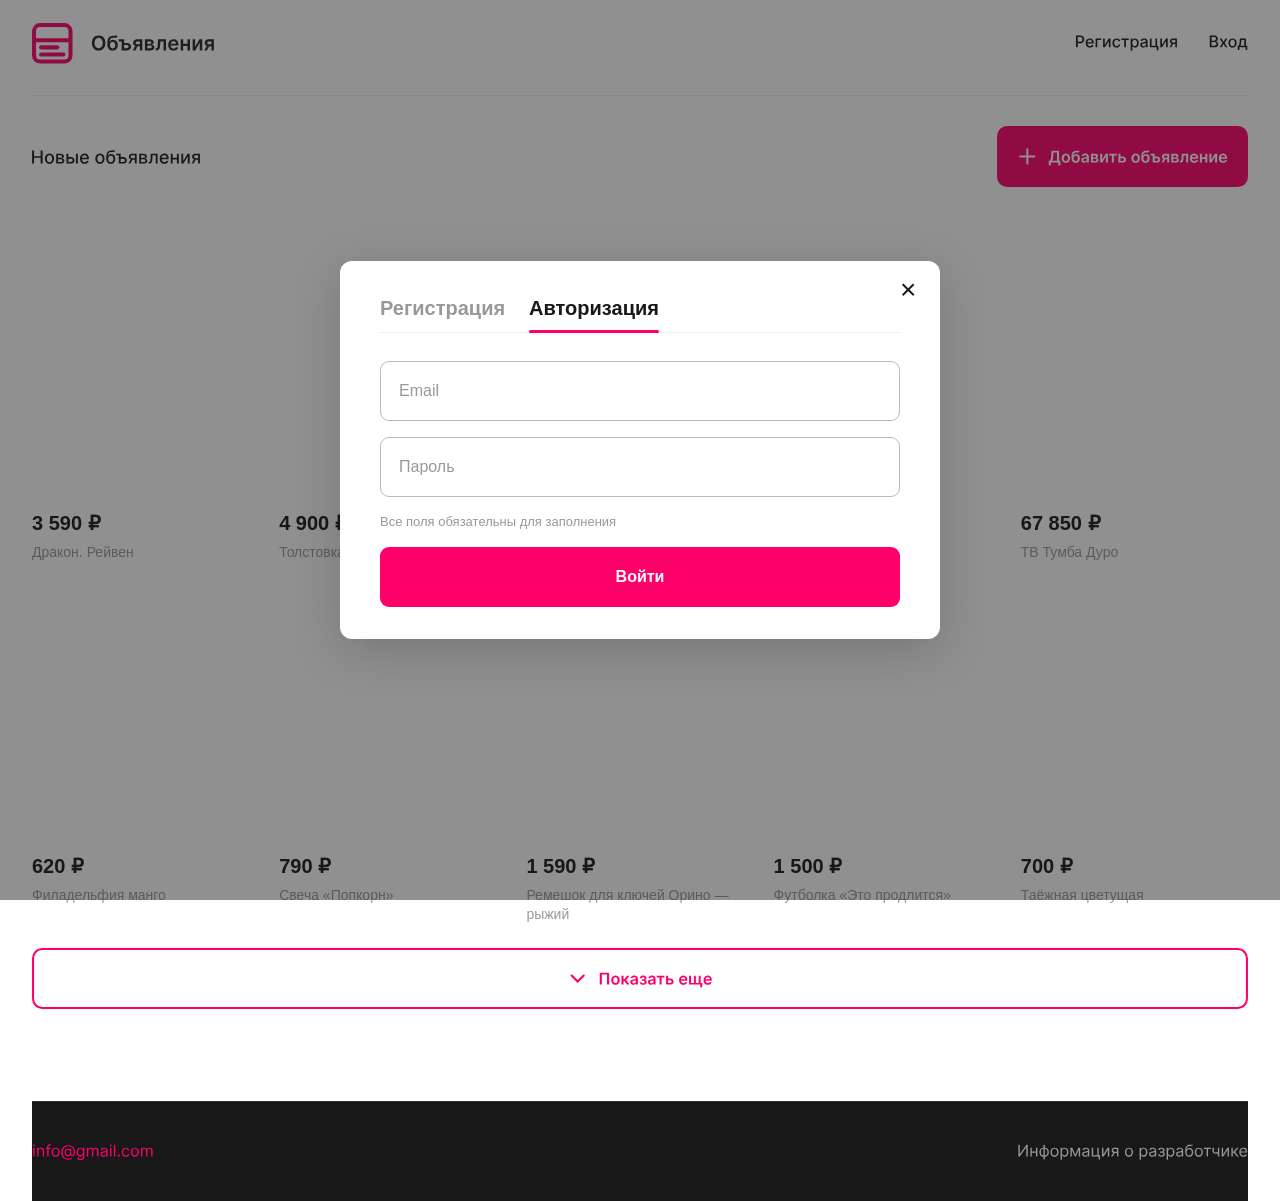
==== commit 853ee206: "Финал" ====
--- a/add.html
+++ b/add.html
@@ -1,4 +1,11 @@
 <!doctype html>
-<html lang="ru"><head><meta charset="UTF-8"><meta name="viewport" content="width=device-width,initial-scale=1.0"><title>Новое объявление</title><link rel="stylesheet" href="css/style.css"></head>
-<body><header class="site-header"><div class="header-inner"><a class="brand" href="index.html"><span>Объявления</span></a></div></header>
-<main class="container"><a href="index.html" class="back-link">← Назад</a><h1>Новое объявление</h1><p>Открывайте «Новое объявление» с главной страницы, чтобы использовать автоматическое заполнение из задания.</p><a class="pink-btn" href="index.html">Вернуться к объявлениям</a></main><footer class="site-footer"><a href="mailto:info@gmail.com">info@gmail.com</a><span>Информация о разработчике</span></footer></body></html>
+<html lang="ru"><head><meta charset="utf-8"><meta name="viewport" content="width=device-width,initial-scale=1"><title>Добавить объявление — ЛГТУ</title><link rel="stylesheet" href="styles.css"></head><body><main class="page-shell">
+<header class="site-header" aria-label="Главное меню"><picture class="header-art"><source media="(max-width:599px)" srcset="assets/header-mobile.svg"><source media="(max-width:1024px)" srcset="assets/header-tablet.svg"><img src="assets/header-desktop.svg" alt="Объявления. Регистрация. Вход."></picture><div class="header-user-state" id="headerUserState" hidden><span id="headerGreeting">Здравствуйте, Константин</span><button type="button" id="logoutButton">Выход</button></div><button class="header-hotspot register-hotspot" data-open-modal="register" aria-label="Регистрация"></button><button class="header-hotspot login-hotspot" data-open-modal="login" aria-label="Вход"></button></header>
+<section class="listing-form-page"><form id="addForm" class="listing-form" aria-label="Создание объявления">
+<div class="photo-field" id="photoField"><label for="photo">Загрузите изображение</label><img class="photo-preview" id="photoPreview" src="" alt="Предварительный просмотр изображения"><input class="file-input" id="photo" name="photo" type="file" accept="image/*"></div>
+<label aria-label="Название"><input name="title" autocomplete="off" placeholder="Название" required></label>
+<label aria-label="Цена"><input name="price" type="number" min="0" placeholder="Цена" required></label>
+<label aria-label="Описание"><textarea name="description" placeholder="Описание" required></textarea></label>
+<div class="form-actions"><button class="submit-button" type="submit" disabled>Опубликовать объявление</button></div><p class="form-status" id="addStatus" aria-live="polite"></p></form></section>
+<footer class="site-footer"><picture><source media="(max-width:599px)" srcset="assets/footer-mobile.svg"><source media="(max-width:1024px)" srcset="assets/footer-tablet.svg"><img src="assets/footer-desktop.svg" alt=""></picture></footer></main>
+<div class="modal-backdrop" id="modalBackdrop" hidden><section class="modal-panel" role="dialog" aria-modal="true" aria-labelledby="modalTitle"><button class="modal-close" id="closeModal" aria-label="Закрыть">×</button><div class="modal-tabs" role="tablist"><button class="modal-tab active" data-tab="register" role="tab">Регистрация</button><button class="modal-tab" data-tab="login" role="tab">Авторизация</button></div><h2 id="modalTitle" class="visually-hidden">Регистрация</h2><form id="registerForm" class="account-form"><input name="name" placeholder="Ваше имя" required pattern="[А-Яа-яЁё\s-]+"><div class="form-row"><input name="email" type="email" placeholder="Email" required><input name="phone" type="tel" placeholder="Мобильный телефон" required></div><div class="form-row"><input name="password" type="password" placeholder="Пароль" minlength="6" required><input name="confirmPassword" type="password" placeholder="Повторите пароль" minlength="6" required></div><label class="consent"><input type="checkbox" name="consent" required><span>Согласен на обработку персональных данных</span></label><button class="submit-button" type="submit">Зарегистрироваться</button></form><form id="loginForm" class="account-form" hidden><input name="email" type="email" placeholder="Email" required><input name="password" type="password" placeholder="Пароль" required><button class="submit-button" type="submit">Войти</button></form><p class="form-status" id="formStatus" aria-live="polite"></p></section></div><script src="app.js"></script><script src="add.js"></script></body></html>
--- a/styles.css
+++ b/styles.css
@@ -0,0 +1,53 @@
+*{box-sizing:border-box}html{background:#fff}body{margin:0;background:#fff;color:#181818;font-family:Arial,Helvetica,sans-serif}.page-shell{width:calc(100% - 64px);max-width:1470px;margin:20px auto 0}.site-header{position:relative;width:100%;line-height:0}.header-art,.header-art img{display:block;width:100%;height:auto}.header-hotspot{position:absolute;top:15%;height:60%;padding:0;border:0;background:transparent;cursor:pointer;line-height:normal}.register-hotspot{right:4.3%;width:9.4%}.login-hotspot{right:0;width:4.2%}.section-heading{display:flex;align-items:center;justify-content:space-between;gap:16px;margin-top:2.5%;margin-bottom:6.8%}.title-art,.title-art img{display:block;width:37.17%;height:auto}.add-link{display:block;width:20.667%;flex:0 0 auto;line-height:0}.add-link picture,.add-link img{display:block;width:100%;height:auto}.cards-grid{display:grid;grid-template-columns:repeat(5,minmax(0,1fr));column-gap:20px;row-gap:32px;margin-top:0}
+.ad-card{display:block;min-width:0;color:#181818;text-decoration:none}
+.ad-card:focus-visible{outline:3px solid #ff006b;outline-offset:4px;border-radius:12px}
+.ad-card-image{display:block;width:100%;aspect-ratio:1/1;object-fit:contain;object-position:center;background:#fff;border-radius:12px}
+.ad-card-price{display:block;margin:14px 0 8px;font-size:20px;font-weight:700;line-height:1.2}
+.ad-card-title{display:block;color:#989898;font-size:14px;line-height:1.35}
+.more-button-wrap{margin-top:24px}.more-button{display:block;width:100%;padding:0;border:0;background:none;cursor:pointer;line-height:0}.more-button picture,.more-button img{display:block;width:100%;height:auto}.site-footer{margin-top:64px;line-height:0;background:#181818}.site-footer picture,.site-footer img{display:block;width:100%;height:auto}.published-listings{display:grid;grid-template-columns:repeat(5,minmax(0,1fr));gap:20px;margin-top:24px}.published-card{min-width:0;color:#181818;text-decoration:none}.published-card img{display:block;width:100%;aspect-ratio:1/1;object-fit:contain;background:#fff;border-radius:12px}.published-card strong{display:block;margin:14px 0 8px;font-size:20px}.published-card span{display:block;color:#989898;font-size:14px;line-height:1.35}.modal-backdrop{position:fixed;inset:0;z-index:1000;display:flex;align-items:center;justify-content:center;padding:16px;background:rgba(24,24,24,.48)}.modal-backdrop[hidden]{display:none}.modal-panel{position:relative;width:600px;max-width:100%;max-height:calc(100vh - 32px);overflow:auto;padding:36px 40px 32px;background:#fff;border-radius:12px;box-shadow:0 12px 50px rgba(0,0,0,.18);line-height:1.4}.modal-close{position:absolute;right:18px;top:14px;width:28px;height:28px;border:0;background:transparent;color:#181818;font-size:28px;line-height:1;cursor:pointer}.modal-tabs{display:flex;gap:24px;margin:0 0 28px;padding-right:30px;border-bottom:1px solid #ececec}.modal-tab{position:relative;border:0;background:none;padding:0 0 12px;font-size:20px;font-weight:600;color:#989898;cursor:pointer}.modal-tab.active{color:#181818}.modal-tab.active:after{content:"";position:absolute;left:0;right:0;bottom:-1px;height:3px;border-radius:3px;background:#ff006b}.account-form{display:grid;gap:16px}.account-form[hidden]{display:none}.account-form input:not([type=checkbox]),.listing-form input:not([type=file]),.listing-form textarea{width:100%;height:60px;min-width:0;border:1px solid #b9b9b9;border-radius:9px;padding:0 18px;background:#fff;color:#181818;font:inherit;font-size:16px;outline:none}.account-form input:focus,.listing-form input:focus,.listing-form textarea:focus{border-color:#ff006b;box-shadow:0 0 0 2px rgba(255,0,107,.08)}.account-form input::placeholder,.listing-form input::placeholder,.listing-form textarea::placeholder{color:#989898}.form-row{display:grid;grid-template-columns:1fr 1fr;gap:16px}.consent{display:flex;align-items:flex-start;gap:10px;font-size:14px;line-height:1.5}.consent input{width:18px;height:18px;accent-color:#ff006b;flex:0 0 auto;margin:2px 0 0}.consent a{color:#ff006b;text-decoration:none}.form-note{margin:0;color:#989898;font-size:13px}.submit-button{height:60px;width:100%;border:0;border-radius:9px;background:#ff006b;color:#fff;font:inherit;font-weight:600;cursor:pointer}.form-status{min-height:0;margin:0;color:#ff006b;font-size:14px}.form-status:not(:empty){margin-top:14px}.visually-hidden{position:absolute;width:1px;height:1px;padding:0;margin:-1px;overflow:hidden;clip:rect(0,0,0,0);white-space:nowrap;border:0}.subpage-title{margin:40px 0 28px;font-size:clamp(28px,4vw,46px);font-weight:400}.listing-form-page{max-width:688px;margin:0 auto}.listing-form{display:grid;gap:18px}.listing-form label{display:grid;gap:8px;font-size:16px}.listing-form textarea{height:140px;padding:16px 18px;resize:vertical}.photo-field{display:grid;gap:10px}.photo-preview{width:134px;height:134px;object-fit:contain;background:#fff;border:1px solid #ececec;border-radius:12px}.file-input{font:inherit;max-width:100%}.form-actions{display:flex;gap:16px;align-items:center}.form-actions .submit-button{flex:1}.text-link{color:#181818;text-decoration:none}.detail-wrap{max-width:1000px;margin:40px auto}.detail-layout{display:grid;grid-template-columns:minmax(0,1fr) minmax(280px,.8fr);gap:32px}.detail-image{width:100%;aspect-ratio:1/1;object-fit:contain;background:#fff;border-radius:12px}.detail-price{font-size:28px;font-weight:700}.detail-description{line-height:1.6;color:#5b5b5b}
+@media(max-width:1024px){.page-shell{width:calc(100% - 80px);max-width:688px;margin-top:16px}.header-hotspot{top:14%;height:62%}.register-hotspot{right:7.1%;width:16%}.login-hotspot{right:0;width:6.4%}.section-heading{margin-top:28px;margin-bottom:52px;gap:12px}.title-art,.title-art img{width:54.07%}.add-link{width:36.05%}.cards-grid{grid-template-columns:repeat(3,minmax(0,1fr));column-gap:16px;row-gap:24px}.site-footer{margin-top:48px;background:#181818}.listing-form-page{max-width:688px}}
+@media(max-width:599px){.page-shell{width:calc(100% - 40px);max-width:280px;margin-top:10px}.header-hotspot{top:14%;height:64%}.register-hotspot{right:22%;width:37%;}.login-hotspot{right:0;width:15.5%}.section-heading{margin-top:24px;margin-bottom:36px;gap:8px;align-items:center}.title-art,.title-art img{width:74.64%}.add-link{width:15.714%;min-width:44px}.cards-grid{grid-template-columns:repeat(2,minmax(0,1fr));column-gap:12px;row-gap:20px}.more-button-wrap{margin-top:18px}.site-footer{margin-top:36px;background:#181818}.ad-card-price{font-size:16px;margin:10px 0 6px}.ad-card-title{font-size:12px}.modal-backdrop{padding:20px 0}.modal-panel{width:min(280px,calc(100vw - 40px));padding:0;border-radius:0;box-shadow:none;max-height:calc(100vh - 40px);background:#fff}.modal-close{right:2px;top:-2px}.modal-tabs{gap:14px;margin:0 0 20px;padding:0 28px 0 0}.modal-tab{font-size:15px;padding-bottom:10px}.account-form{gap:12px}.account-form input:not([type=checkbox]){height:60px;padding:0 14px;font-size:14px}.form-row{grid-template-columns:1fr;gap:12px}.consent{font-size:12px}.submit-button{height:60px;font-size:14px}.form-note{font-size:12px}.subpage-title{margin:28px 0 20px;font-size:28px}.listing-form-page{width:100%}.listing-form input:not([type=file]),.listing-form textarea{font-size:14px}.form-actions{flex-direction:column;align-items:stretch}.detail-wrap{margin:28px auto}.detail-layout{grid-template-columns:1fr;gap:20px}.detail-price{font-size:24px}}
+
+.header-user-state{position:absolute;z-index:3;right:0;top:0;width:31%;height:100%;display:flex;align-items:center;justify-content:flex-end;gap:28px;padding-left:12px;background:#fff;font-size:18px;line-height:1.2;white-space:nowrap}
+.header-user-state[hidden]{display:none}
+.header-user-state button{border:0;background:none;padding:0;color:#989898;font:inherit;cursor:pointer}
+body.logged-in .header-hotspot{display:none}
+.load-status{min-height:20px;margin:8px 0 0;color:#989898;font-size:14px;text-align:center}
+.more-button{max-width:100%;}
+
+.listing-form-page{max-width:none;margin:30px auto 0}
+.listing-form{display:grid;grid-template-columns:minmax(280px,32%) minmax(0,1fr);grid-template-rows:auto auto 1fr auto;column-gap:48px;row-gap:0;align-items:start}
+.listing-form .photo-field{grid-column:1;grid-row:1 / span 4;position:relative;width:100%;aspect-ratio:1/1;min-height:300px;border:2px dashed #989898;border-radius:24px;display:flex;align-items:center;justify-content:center;overflow:hidden}
+.listing-form .photo-field>label{position:absolute;inset:0;z-index:2;display:flex;align-items:center;justify-content:center;gap:14px;flex-direction:column;color:#585858;font-size:18px;cursor:pointer}
+.listing-form .photo-field>label:before{content:'+';font-size:36px;line-height:1;color:#ff006b}
+.listing-form .photo-field .photo-preview{position:absolute;inset:0;width:100%;height:100%;object-fit:contain;border:0;border-radius:20px;background:#fff;opacity:0;pointer-events:none}
+.listing-form .photo-field.has-photo .photo-preview{opacity:1}
+.listing-form .photo-field.has-photo>label{background:rgba(255,255,255,.82);inset:auto 12px 12px;padding:10px;border-radius:8px;font-size:14px}
+.listing-form .photo-field.has-photo>label:before{font-size:22px}
+.listing-form .photo-field input[type=file]{position:absolute;inset:0;width:100%;height:100%;opacity:0;cursor:pointer;z-index:3}
+.listing-form>label{grid-column:2;display:block;margin:0;border-bottom:1px solid #eee;padding:0 0 12px;color:#989898;font-size:18px}
+.listing-form>label:nth-child(2){grid-row:1}
+.listing-form>label:nth-child(2) input{height:auto;padding:0;border:0;border-radius:0;font-size:clamp(28px,4vw,56px);font-weight:400;color:#181818}
+.listing-form>label:nth-child(3){grid-row:2;margin-top:16px}
+.listing-form>label:nth-child(3) input{height:44px;border:0;padding:0;font-size:22px}
+.listing-form>label:nth-child(4){grid-row:3;margin-top:16px}
+.listing-form>label:nth-child(4) textarea{height:130px;border:0;padding:0;font-size:22px;resize:vertical}
+.listing-form .form-actions{grid-column:2;grid-row:4;margin-top:28px;display:flex;gap:32px;align-items:center}
+.listing-form .form-actions .submit-button{width:auto;flex:0 0 auto;padding:0 24px;min-width:280px}
+.listing-form .form-actions:after{content:'ⓘ  Все поля обязательны для заполнения';color:#585858;font-size:16px}
+.listing-form .form-status{grid-column:2}
+.listing-form .file-input{display:none}
+@media(max-width:1024px){.header-user-state{width:40%;font-size:14px;gap:14px}.listing-form{grid-template-columns:minmax(220px,34%) minmax(0,1fr);column-gap:24px}.listing-form .photo-field{min-height:220px}.listing-form .form-actions{gap:12px}.listing-form .form-actions .submit-button{min-width:220px;padding:0 14px;font-size:14px}.listing-form .form-actions:after{font-size:13px}}
+@media(max-width:599px){.header-user-state{width:58%;font-size:11px;gap:8px}.page-shell{max-width:none}.listing-form-page{margin-top:24px}.listing-form{display:flex;flex-direction:column;gap:18px}.listing-form .photo-field{width:100%;min-height:0;aspect-ratio:1/1;order:0}.listing-form>label{width:100%;padding-bottom:10px;font-size:14px}.listing-form>label:nth-child(2) input{font-size:28px}.listing-form>label:nth-child(3) input,.listing-form>label:nth-child(4) textarea{font-size:18px}.listing-form .form-actions{width:100%;margin-top:4px;flex-direction:column;align-items:stretch}.listing-form .form-actions .submit-button{width:100%;min-width:0}.listing-form .form-actions:after{font-size:12px}.cards-grid{column-gap:12px;row-gap:18px}}
+
+.submit-button:disabled{background:#f5b4d0;cursor:not-allowed}
+.listing-form .photo-field.has-photo>label{opacity:0;transition:opacity .15s}
+.listing-form .photo-field.has-photo:hover>label,.listing-form .photo-field.has-photo:focus-within>label{opacity:1}
+.listing-form .photo-field .photo-preview{object-fit:contain}
+
+
+
+.publish-success-screen{position:fixed;inset:0;z-index:2000;display:flex;align-items:center;justify-content:center;padding:24px;background:#fff;border-radius:16px;box-sizing:border-box}.publish-success-content{display:flex;flex-direction:column;align-items:center;justify-content:center;text-align:center;width:100%}.publish-success-icon{display:flex;align-items:center;justify-content:center;width:118px;height:118px;margin-bottom:68px;border-radius:50%;background:#ff006b}.publish-success-icon svg{display:block;width:62px;height:62px}.publish-success-content h1{margin:0;color:#111;font-size:clamp(28px,4.2vw,64px);font-weight:400;line-height:1.2;text-align:center}.publish-success-screen[hidden]{display:none}@media(max-width:599px){.publish-success-icon{width:84px;height:84px;margin-bottom:42px}.publish-success-icon svg{width:46px;height:46px}.publish-success-content h1{font-size:clamp(24px,7vw,36px)}}
+
+
+.publish-success-toast{position:fixed;z-index:3000;left:50%;top:50%;transform:translate(-50%,-50%);width:min(460px,calc(100vw - 36px));min-height:180px;padding:28px 24px;display:flex;flex-direction:column;align-items:center;justify-content:center;gap:18px;background:#fff;border:1px solid #eee;border-radius:16px;box-shadow:0 12px 48px rgba(0,0,0,.18);text-align:center;opacity:1;transition:opacity .12s ease,transform .12s ease;pointer-events:none}.publish-success-toast-icon{width:58px;height:58px;display:flex;align-items:center;justify-content:center;border-radius:50%;background:#ff006b;flex:0 0 auto}.publish-success-toast-icon svg{width:32px;height:32px;display:block}.publish-success-toast-text{font-size:clamp(18px,2.2vw,26px);line-height:1.25;color:#111}.publish-success-toast.is-hiding{opacity:0;transform:translate(-50%,-48%)}
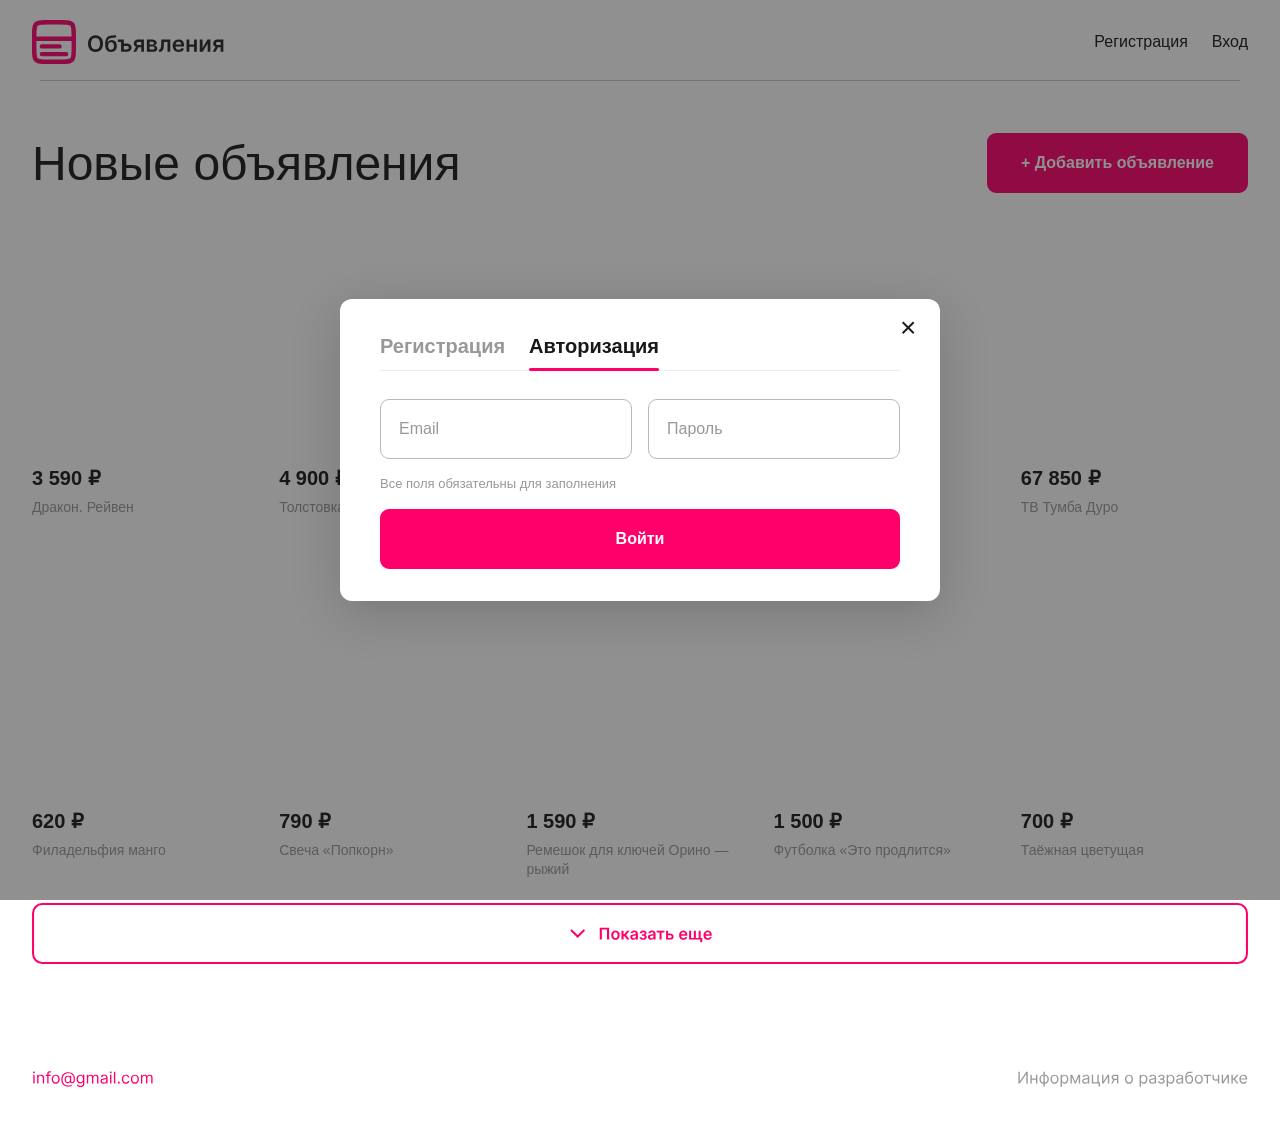
==== commit 54ddaa17: "Финал финала" ====
--- a/add.html
+++ b/add.html
@@ -1,11 +1,92 @@
 <!doctype html>
-<html lang="ru"><head><meta charset="utf-8"><meta name="viewport" content="width=device-width,initial-scale=1"><title>Добавить объявление — ЛГТУ</title><link rel="stylesheet" href="styles.css"></head><body><main class="page-shell">
-<header class="site-header" aria-label="Главное меню"><picture class="header-art"><source media="(max-width:599px)" srcset="assets/header-mobile.svg"><source media="(max-width:1024px)" srcset="assets/header-tablet.svg"><img src="assets/header-desktop.svg" alt="Объявления. Регистрация. Вход."></picture><div class="header-user-state" id="headerUserState" hidden><span id="headerGreeting">Здравствуйте, Константин</span><button type="button" id="logoutButton">Выход</button></div><button class="header-hotspot register-hotspot" data-open-modal="register" aria-label="Регистрация"></button><button class="header-hotspot login-hotspot" data-open-modal="login" aria-label="Вход"></button></header>
-<section class="listing-form-page"><form id="addForm" class="listing-form" aria-label="Создание объявления">
-<div class="photo-field" id="photoField"><label for="photo">Загрузите изображение</label><img class="photo-preview" id="photoPreview" src="" alt="Предварительный просмотр изображения"><input class="file-input" id="photo" name="photo" type="file" accept="image/*"></div>
-<label aria-label="Название"><input name="title" autocomplete="off" placeholder="Название" required></label>
-<label aria-label="Цена"><input name="price" type="number" min="0" placeholder="Цена" required></label>
-<label aria-label="Описание"><textarea name="description" placeholder="Описание" required></textarea></label>
-<div class="form-actions"><button class="submit-button" type="submit" disabled>Опубликовать объявление</button></div><p class="form-status" id="addStatus" aria-live="polite"></p></form></section>
-<footer class="site-footer"><picture><source media="(max-width:599px)" srcset="assets/footer-mobile.svg"><source media="(max-width:1024px)" srcset="assets/footer-tablet.svg"><img src="assets/footer-desktop.svg" alt=""></picture></footer></main>
-<div class="modal-backdrop" id="modalBackdrop" hidden><section class="modal-panel" role="dialog" aria-modal="true" aria-labelledby="modalTitle"><button class="modal-close" id="closeModal" aria-label="Закрыть">×</button><div class="modal-tabs" role="tablist"><button class="modal-tab active" data-tab="register" role="tab">Регистрация</button><button class="modal-tab" data-tab="login" role="tab">Авторизация</button></div><h2 id="modalTitle" class="visually-hidden">Регистрация</h2><form id="registerForm" class="account-form"><input name="name" placeholder="Ваше имя" required pattern="[А-Яа-яЁё\s-]+"><div class="form-row"><input name="email" type="email" placeholder="Email" required><input name="phone" type="tel" placeholder="Мобильный телефон" required></div><div class="form-row"><input name="password" type="password" placeholder="Пароль" minlength="6" required><input name="confirmPassword" type="password" placeholder="Повторите пароль" minlength="6" required></div><label class="consent"><input type="checkbox" name="consent" required><span>Согласен на обработку персональных данных</span></label><button class="submit-button" type="submit">Зарегистрироваться</button></form><form id="loginForm" class="account-form" hidden><input name="email" type="email" placeholder="Email" required><input name="password" type="password" placeholder="Пароль" required><button class="submit-button" type="submit">Войти</button></form><p class="form-status" id="formStatus" aria-live="polite"></p></section></div><script src="app.js"></script><script src="add.js"></script></body></html>+<html lang="ru">
+<head>
+  <meta charset="utf-8">
+  <meta name="viewport" content="width=device-width,initial-scale=1">
+  <title>Добавить объявление — ЛГТУ</title>
+  <link rel="stylesheet" href="styles.css">
+</head>
+<body>
+  <main class="page-shell">
+    <header class="site-header" aria-label="Главное меню">
+      <div class="header-top">
+        <div class="header-brand">
+          <img src="assets/logo-icon.svg" alt="Иконка" class="brand-icon">
+          <img src="assets/logo-text.svg" alt="Объявления" class="brand-text">
+        </div>
+        <div class="header-auth-actions" id="headerAuthActions">
+          <button class="auth-btn" data-open-modal="register">Регистрация</button>
+          <button class="auth-btn" data-open-modal="login">Вход</button>
+        </div>
+        <div class="header-user-state" id="headerUserState" hidden>
+          <span id="headerGreeting">Константин</span>
+          <button type="button" id="logoutButton">Выход</button>
+        </div>
+      </div>
+      <img src="assets/divider.svg" alt="" class="header-divider-img">
+    </header>
+
+    <section class="listing-form-page">
+      <form id="addForm" class="listing-form" aria-label="Создание объявления">
+        <div class="photo-field" id="photoField">
+          <label for="photo">Загрузите изображение</label>
+          <img class="photo-preview" id="photoPreview" src="" alt="Предварительный просмотр изображения">
+          <input class="file-input" id="photo" name="photo" type="file" accept="image/*">
+        </div>
+        <label aria-label="Название"><input name="title" autocomplete="off" placeholder="Название" required></label>
+        <label aria-label="Цена"><input name="price" type="number" min="0" placeholder="Цена" required></label>
+        <label aria-label="Описание"><textarea name="description" placeholder="Описание" required></textarea></label>
+        <div class="form-actions">
+          <button class="submit-button" type="submit" disabled>Опубликовать объявление</button>
+        </div>
+        <p class="form-status" id="addStatus" aria-live="polite"></p>
+      </form>
+    </section>
+
+    <footer class="site-footer">
+      <picture>
+        <source media="(max-width: 599px)" srcset="assets/footer-mobile.svg">
+        <source media="(max-width: 1024px)" srcset="assets/footer-tablet.svg">
+        <img src="assets/footer-desktop.svg" alt="">
+      </picture>
+    </footer>
+  </main>
+
+  <div class="modal-backdrop" id="modalBackdrop" hidden>
+    <section class="modal-panel" role="dialog" aria-modal="true" aria-labelledby="modalTitle">
+      <button class="modal-close" id="closeModal" aria-label="Закрыть">×</button>
+      <div class="modal-tabs" role="tablist">
+        <button class="modal-tab active" data-tab="register" role="tab">Регистрация</button>
+        <button class="modal-tab" data-tab="login" role="tab">Авторизация</button>
+      </div>
+      <h2 id="modalTitle" class="visually-hidden">Регистрация</h2>
+      
+      <form id="registerForm" class="account-form">
+        <input name="name" placeholder="Ваше имя" required pattern="[А-Яа-яЁё\s-]+">
+        <div class="form-row">
+          <input name="email" type="email" placeholder="Email" required>
+          <input name="phone" type="tel" placeholder="Мобильный телефон" required>
+        </div>
+        <div class="form-row">
+          <input name="password" type="password" placeholder="Пароль" minlength="6" required>
+          <input name="confirmPassword" type="password" placeholder="Повторите пароль" minlength="6" required>
+        </div>
+        <label class="consent"><input type="checkbox" name="consent" required><span>Согласен на обработку персональных данных</span></label>
+        <button class="submit-button" type="submit">Зарегистрироваться</button>
+      </form>
+      
+      <form id="loginForm" class="account-form" hidden>
+        <div class="form-row">
+          <input name="email" type="email" placeholder="Email" required>
+          <input name="password" type="password" placeholder="Пароль" required>
+        </div>
+        <button class="submit-button" type="submit">Войти</button>
+      </form>
+      <p class="form-status" id="formStatus" aria-live="polite"></p>
+    </section>
+  </div>
+
+  <script src="app.js"></script>
+  <script src="add.js"></script>
+</body>
+</html>
--- a/styles.css
+++ b/styles.css
@@ -1,19 +1,82 @@
-*{box-sizing:border-box}html{background:#fff}body{margin:0;background:#fff;color:#181818;font-family:Arial,Helvetica,sans-serif}.page-shell{width:calc(100% - 64px);max-width:1470px;margin:20px auto 0}.site-header{position:relative;width:100%;line-height:0}.header-art,.header-art img{display:block;width:100%;height:auto}.header-hotspot{position:absolute;top:15%;height:60%;padding:0;border:0;background:transparent;cursor:pointer;line-height:normal}.register-hotspot{right:4.3%;width:9.4%}.login-hotspot{right:0;width:4.2%}.section-heading{display:flex;align-items:center;justify-content:space-between;gap:16px;margin-top:2.5%;margin-bottom:6.8%}.title-art,.title-art img{display:block;width:37.17%;height:auto}.add-link{display:block;width:20.667%;flex:0 0 auto;line-height:0}.add-link picture,.add-link img{display:block;width:100%;height:auto}.cards-grid{display:grid;grid-template-columns:repeat(5,minmax(0,1fr));column-gap:20px;row-gap:32px;margin-top:0}
+*{box-sizing:border-box}
+html{background:#fff}
+body{margin:0;background:#fff;color:#181818;font-family:Arial,Helvetica,sans-serif}
+.page-shell{width:calc(100% - 64px);max-width:1470px;margin:20px auto 0}
+
+.site-header{position:relative;width:100%;padding-bottom:20px}
+.header-top{display:flex;align-items:center;justify-content:space-between;margin-bottom:16px;flex-wrap:wrap;gap:16px}
+.header-brand{display:flex;align-items:center;gap:12px;flex-shrink:0}
+.brand-icon{width:44px;height:44px;object-fit:contain}
+.brand-text{height:18px;object-fit:contain;margin-top:4px}
+.header-auth-actions{display:flex;gap:24px;flex-shrink:0}
+.auth-btn{border:0;background:none;padding:0;color:#181818;font-size:16px;cursor:pointer;font-family:inherit}
+.header-user-state{display:flex;gap:24px;align-items:center;font-size:16px;flex-shrink:0}
+.header-user-state[hidden]{display:none}
+.header-user-state button{border:0;background:none;padding:0;color:#989898;font:inherit;cursor:pointer}
+
+/* Линия стала чуть темнее (ярче) */
+.header-divider-img{
+  display:block;
+  width:100%;
+  height:auto;
+  min-height:1px;
+  margin:0;
+  filter: brightness(0.85); 
+}
+
+.section-heading{display:flex;align-items:center;justify-content:space-between;gap:16px;margin-top:32px;margin-bottom:32px}
+.page-title{font-size:48px;font-weight:400;margin:0;color:#181818}
+.add-link{display:flex;align-items:center;justify-content:center;height:60px;padding:0 32px;border-radius:9px;background:#ff006b;border:2px solid #ff006b;color:#fff;font-size:16px;font-weight:600;text-decoration:none;transition:all .2s ease;white-space:nowrap;flex-shrink:0}
+.add-link:hover{background:#fff;color:#ff006b}
+.add-link-icon{display:none}
+
+.cards-grid{display:grid;grid-template-columns:repeat(5,minmax(0,1fr));column-gap:20px;row-gap:32px;margin-top:0}
 .ad-card{display:block;min-width:0;color:#181818;text-decoration:none}
 .ad-card:focus-visible{outline:3px solid #ff006b;outline-offset:4px;border-radius:12px}
 .ad-card-image{display:block;width:100%;aspect-ratio:1/1;object-fit:contain;object-position:center;background:#fff;border-radius:12px}
 .ad-card-price{display:block;margin:14px 0 8px;font-size:20px;font-weight:700;line-height:1.2}
 .ad-card-title{display:block;color:#989898;font-size:14px;line-height:1.35}
-.more-button-wrap{margin-top:24px}.more-button{display:block;width:100%;padding:0;border:0;background:none;cursor:pointer;line-height:0}.more-button picture,.more-button img{display:block;width:100%;height:auto}.site-footer{margin-top:64px;line-height:0;background:#181818}.site-footer picture,.site-footer img{display:block;width:100%;height:auto}.published-listings{display:grid;grid-template-columns:repeat(5,minmax(0,1fr));gap:20px;margin-top:24px}.published-card{min-width:0;color:#181818;text-decoration:none}.published-card img{display:block;width:100%;aspect-ratio:1/1;object-fit:contain;background:#fff;border-radius:12px}.published-card strong{display:block;margin:14px 0 8px;font-size:20px}.published-card span{display:block;color:#989898;font-size:14px;line-height:1.35}.modal-backdrop{position:fixed;inset:0;z-index:1000;display:flex;align-items:center;justify-content:center;padding:16px;background:rgba(24,24,24,.48)}.modal-backdrop[hidden]{display:none}.modal-panel{position:relative;width:600px;max-width:100%;max-height:calc(100vh - 32px);overflow:auto;padding:36px 40px 32px;background:#fff;border-radius:12px;box-shadow:0 12px 50px rgba(0,0,0,.18);line-height:1.4}.modal-close{position:absolute;right:18px;top:14px;width:28px;height:28px;border:0;background:transparent;color:#181818;font-size:28px;line-height:1;cursor:pointer}.modal-tabs{display:flex;gap:24px;margin:0 0 28px;padding-right:30px;border-bottom:1px solid #ececec}.modal-tab{position:relative;border:0;background:none;padding:0 0 12px;font-size:20px;font-weight:600;color:#989898;cursor:pointer}.modal-tab.active{color:#181818}.modal-tab.active:after{content:"";position:absolute;left:0;right:0;bottom:-1px;height:3px;border-radius:3px;background:#ff006b}.account-form{display:grid;gap:16px}.account-form[hidden]{display:none}.account-form input:not([type=checkbox]),.listing-form input:not([type=file]),.listing-form textarea{width:100%;height:60px;min-width:0;border:1px solid #b9b9b9;border-radius:9px;padding:0 18px;background:#fff;color:#181818;font:inherit;font-size:16px;outline:none}.account-form input:focus,.listing-form input:focus,.listing-form textarea:focus{border-color:#ff006b;box-shadow:0 0 0 2px rgba(255,0,107,.08)}.account-form input::placeholder,.listing-form input::placeholder,.listing-form textarea::placeholder{color:#989898}.form-row{display:grid;grid-template-columns:1fr 1fr;gap:16px}.consent{display:flex;align-items:flex-start;gap:10px;font-size:14px;line-height:1.5}.consent input{width:18px;height:18px;accent-color:#ff006b;flex:0 0 auto;margin:2px 0 0}.consent a{color:#ff006b;text-decoration:none}.form-note{margin:0;color:#989898;font-size:13px}.submit-button{height:60px;width:100%;border:0;border-radius:9px;background:#ff006b;color:#fff;font:inherit;font-weight:600;cursor:pointer}.form-status{min-height:0;margin:0;color:#ff006b;font-size:14px}.form-status:not(:empty){margin-top:14px}.visually-hidden{position:absolute;width:1px;height:1px;padding:0;margin:-1px;overflow:hidden;clip:rect(0,0,0,0);white-space:nowrap;border:0}.subpage-title{margin:40px 0 28px;font-size:clamp(28px,4vw,46px);font-weight:400}.listing-form-page{max-width:688px;margin:0 auto}.listing-form{display:grid;gap:18px}.listing-form label{display:grid;gap:8px;font-size:16px}.listing-form textarea{height:140px;padding:16px 18px;resize:vertical}.photo-field{display:grid;gap:10px}.photo-preview{width:134px;height:134px;object-fit:contain;background:#fff;border:1px solid #ececec;border-radius:12px}.file-input{font:inherit;max-width:100%}.form-actions{display:flex;gap:16px;align-items:center}.form-actions .submit-button{flex:1}.text-link{color:#181818;text-decoration:none}.detail-wrap{max-width:1000px;margin:40px auto}.detail-layout{display:grid;grid-template-columns:minmax(0,1fr) minmax(280px,.8fr);gap:32px}.detail-image{width:100%;aspect-ratio:1/1;object-fit:contain;background:#fff;border-radius:12px}.detail-price{font-size:28px;font-weight:700}.detail-description{line-height:1.6;color:#5b5b5b}
-@media(max-width:1024px){.page-shell{width:calc(100% - 80px);max-width:688px;margin-top:16px}.header-hotspot{top:14%;height:62%}.register-hotspot{right:7.1%;width:16%}.login-hotspot{right:0;width:6.4%}.section-heading{margin-top:28px;margin-bottom:52px;gap:12px}.title-art,.title-art img{width:54.07%}.add-link{width:36.05%}.cards-grid{grid-template-columns:repeat(3,minmax(0,1fr));column-gap:16px;row-gap:24px}.site-footer{margin-top:48px;background:#181818}.listing-form-page{max-width:688px}}
-@media(max-width:599px){.page-shell{width:calc(100% - 40px);max-width:280px;margin-top:10px}.header-hotspot{top:14%;height:64%}.register-hotspot{right:22%;width:37%;}.login-hotspot{right:0;width:15.5%}.section-heading{margin-top:24px;margin-bottom:36px;gap:8px;align-items:center}.title-art,.title-art img{width:74.64%}.add-link{width:15.714%;min-width:44px}.cards-grid{grid-template-columns:repeat(2,minmax(0,1fr));column-gap:12px;row-gap:20px}.more-button-wrap{margin-top:18px}.site-footer{margin-top:36px;background:#181818}.ad-card-price{font-size:16px;margin:10px 0 6px}.ad-card-title{font-size:12px}.modal-backdrop{padding:20px 0}.modal-panel{width:min(280px,calc(100vw - 40px));padding:0;border-radius:0;box-shadow:none;max-height:calc(100vh - 40px);background:#fff}.modal-close{right:2px;top:-2px}.modal-tabs{gap:14px;margin:0 0 20px;padding:0 28px 0 0}.modal-tab{font-size:15px;padding-bottom:10px}.account-form{gap:12px}.account-form input:not([type=checkbox]){height:60px;padding:0 14px;font-size:14px}.form-row{grid-template-columns:1fr;gap:12px}.consent{font-size:12px}.submit-button{height:60px;font-size:14px}.form-note{font-size:12px}.subpage-title{margin:28px 0 20px;font-size:28px}.listing-form-page{width:100%}.listing-form input:not([type=file]),.listing-form textarea{font-size:14px}.form-actions{flex-direction:column;align-items:stretch}.detail-wrap{margin:28px auto}.detail-layout{grid-template-columns:1fr;gap:20px}.detail-price{font-size:24px}}
 
-.header-user-state{position:absolute;z-index:3;right:0;top:0;width:31%;height:100%;display:flex;align-items:center;justify-content:flex-end;gap:28px;padding-left:12px;background:#fff;font-size:18px;line-height:1.2;white-space:nowrap}
-.header-user-state[hidden]{display:none}
-.header-user-state button{border:0;background:none;padding:0;color:#989898;font:inherit;cursor:pointer}
-body.logged-in .header-hotspot{display:none}
-.load-status{min-height:20px;margin:8px 0 0;color:#989898;font-size:14px;text-align:center}
-.more-button{max-width:100%;}
+.more-button-wrap{margin-top:24px}
+.more-button{display:block;width:100%;padding:0;border:0;background:none;cursor:pointer;line-height:0}
+.more-button picture,.more-button img{display:block;width:100%;height:auto}
+
+.site-footer{margin-top:64px;line-height:0;background:#fff}
+.site-footer picture,.site-footer img{display:block;width:100%;height:auto}
+
+.modal-backdrop{position:fixed;inset:0;z-index:1000;display:flex;align-items:center;justify-content:center;padding:16px;background:rgba(24,24,24,.48)}
+.modal-backdrop[hidden]{display:none}
+.modal-panel{position:relative;width:600px;max-width:100%;max-height:calc(100vh - 32px);overflow:auto;padding:36px 40px 32px;background:#fff;border-radius:12px;box-shadow:0 12px 50px rgba(0,0,0,.18);line-height:1.4}
+.modal-close{position:absolute;right:18px;top:14px;width:28px;height:28px;border:0;background:transparent;color:#181818;font-size:28px;line-height:1;cursor:pointer}
+.modal-tabs{display:flex;gap:24px;margin:0 0 28px;padding-right:30px;border-bottom:1px solid #ececec}
+.modal-tab{position:relative;border:0;background:none;padding:0 0 12px;font-size:20px;font-weight:600;color:#989898;cursor:pointer}
+.modal-tab.active{color:#181818}
+.modal-tab.active:after{content:"";position:absolute;left:0;right:0;bottom:-1px;height:3px;border-radius:3px;background:#ff006b}
+
+.account-form{display:grid;gap:16px}
+.account-form[hidden]{display:none}
+.account-form input:not([type=checkbox]),
+.listing-form input:not([type=file]),
+.listing-form textarea{width:100%;height:60px;min-width:0;border:1px solid #b9b9b9;border-radius:9px;padding:0 18px;background:#fff;color:#181818;font:inherit;font-size:16px;outline:none}
+.account-form input:focus,
+.listing-form input:focus,
+.listing-form textarea:focus{border-color:#ff006b;box-shadow:none;outline:2px solid #ff006b;outline-offset:-2px}
+.account-form input::placeholder,
+.listing-form input::placeholder,
+.listing-form textarea::placeholder{color:#989898}
+.form-row{display:grid;grid-template-columns:1fr 1fr;gap:16px}
+.consent{display:flex;align-items:flex-start;gap:10px;font-size:14px;line-height:1.5}
+.consent input{width:18px;height:18px;accent-color:#ff006b;flex:0 0 auto;margin:2px 0 0}
+.consent a{color:#ff006b;text-decoration:none}
+.form-note{margin:0;color:#989898;font-size:13px}
+
+.submit-button{height:60px;width:100%;border:2px solid #ff006b;border-radius:9px;background:#ff006b;color:#fff;font:inherit;font-weight:600;cursor:pointer;transition:all .2s ease}
+.submit-button:hover:not(:disabled){background:#fff;color:#ff006b}
+.submit-button:disabled{background:#f5b4d0;border-color:#f5b4d0;cursor:not-allowed}
+
+.form-status{min-height:0;margin:0;color:#ff006b;font-size:14px}
+.form-status:not(:empty){margin-top:14px}
+.visually-hidden{position:absolute;width:1px;height:1px;padding:0;margin:-1px;overflow:hidden;clip:rect(0,0,0,0);white-space:nowrap;border:0}
 
 .listing-form-page{max-width:none;margin:30px auto 0}
 .listing-form{display:grid;grid-template-columns:minmax(280px,32%) minmax(0,1fr);grid-template-rows:auto auto 1fr auto;column-gap:48px;row-gap:0;align-items:start}
@@ -37,17 +100,93 @@
 .listing-form .form-actions:after{content:'ⓘ  Все поля обязательны для заполнения';color:#585858;font-size:16px}
 .listing-form .form-status{grid-column:2}
 .listing-form .file-input{display:none}
-@media(max-width:1024px){.header-user-state{width:40%;font-size:14px;gap:14px}.listing-form{grid-template-columns:minmax(220px,34%) minmax(0,1fr);column-gap:24px}.listing-form .photo-field{min-height:220px}.listing-form .form-actions{gap:12px}.listing-form .form-actions .submit-button{min-width:220px;padding:0 14px;font-size:14px}.listing-form .form-actions:after{font-size:13px}}
-@media(max-width:599px){.header-user-state{width:58%;font-size:11px;gap:8px}.page-shell{max-width:none}.listing-form-page{margin-top:24px}.listing-form{display:flex;flex-direction:column;gap:18px}.listing-form .photo-field{width:100%;min-height:0;aspect-ratio:1/1;order:0}.listing-form>label{width:100%;padding-bottom:10px;font-size:14px}.listing-form>label:nth-child(2) input{font-size:28px}.listing-form>label:nth-child(3) input,.listing-form>label:nth-child(4) textarea{font-size:18px}.listing-form .form-actions{width:100%;margin-top:4px;flex-direction:column;align-items:stretch}.listing-form .form-actions .submit-button{width:100%;min-width:0}.listing-form .form-actions:after{font-size:12px}.cards-grid{column-gap:12px;row-gap:18px}}
-
-.submit-button:disabled{background:#f5b4d0;cursor:not-allowed}
 .listing-form .photo-field.has-photo>label{opacity:0;transition:opacity .15s}
 .listing-form .photo-field.has-photo:hover>label,.listing-form .photo-field.has-photo:focus-within>label{opacity:1}
-.listing-form .photo-field .photo-preview{object-fit:contain}
 
+.subpage-title{margin:40px 0 28px;font-size:clamp(28px,4vw,46px);font-weight:400}
+.text-link{color:#181818;text-decoration:none}
+.detail-wrap{max-width:1000px;margin:40px auto}
+.detail-layout{display:grid;grid-template-columns:minmax(0,1fr) minmax(280px,.8fr);gap:32px}
+.detail-image{width:100%;aspect-ratio:1/1;object-fit:contain;background:#fff;border-radius:12px}
+.detail-price{font-size:28px;font-weight:700}
+.detail-description{line-height:1.6;color:#5b5b5b}
 
+.publish-success-toast{position:fixed;z-index:3000;left:50%;top:50%;transform:translate(-50%,-50%);width:min(460px,calc(100vw - 36px));min-height:180px;padding:28px 24px;display:flex;flex-direction:column;align-items:center;justify-content:center;gap:18px;background:#fff;border:1px solid #eee;border-radius:16px;box-shadow:0 12px 48px rgba(0,0,0,.18);text-align:center;opacity:1;transition:opacity .12s ease,transform .12s ease;pointer-events:none}
+.publish-success-toast-icon{width:58px;height:58px;display:flex;align-items:center;justify-content:center;border-radius:50%;background:#ff006b;flex:0 0 auto}
+.publish-success-toast-icon svg{width:32px;height:32px;display:block}
+.publish-success-toast-text{font-size:clamp(18px,2.2vw,26px);line-height:1.25;color:#111}
+.publish-success-toast.is-hiding{opacity:0;transform:translate(-50%,-48%)}
 
-.publish-success-screen{position:fixed;inset:0;z-index:2000;display:flex;align-items:center;justify-content:center;padding:24px;background:#fff;border-radius:16px;box-sizing:border-box}.publish-success-content{display:flex;flex-direction:column;align-items:center;justify-content:center;text-align:center;width:100%}.publish-success-icon{display:flex;align-items:center;justify-content:center;width:118px;height:118px;margin-bottom:68px;border-radius:50%;background:#ff006b}.publish-success-icon svg{display:block;width:62px;height:62px}.publish-success-content h1{margin:0;color:#111;font-size:clamp(28px,4.2vw,64px);font-weight:400;line-height:1.2;text-align:center}.publish-success-screen[hidden]{display:none}@media(max-width:599px){.publish-success-icon{width:84px;height:84px;margin-bottom:42px}.publish-success-icon svg{width:46px;height:46px}.publish-success-content h1{font-size:clamp(24px,7vw,36px)}}
+@media(max-width:1024px){
+  .page-shell{width:calc(100% - 80px);max-width:688px;margin-top:16px}
+  .header-top{gap:12px;margin-bottom:16px}
+  .brand-icon{width:36px;height:36px}
+  .brand-text{height:16px}
+  .header-auth-actions,.header-user-state{font-size:14px;gap:16px}
+  .section-heading{margin-top:24px;margin-bottom:24px}
+  .page-title{font-size:36px}
+  .add-link{height:48px;padding:0 24px;font-size:14px}
+  .cards-grid{grid-template-columns:repeat(3,minmax(0,1fr));column-gap:16px;row-gap:24px}
+  .listing-form{grid-template-columns:minmax(220px,34%) minmax(0,1fr);column-gap:24px}
+  .listing-form .photo-field{min-height:220px}
+  .listing-form .form-actions{gap:12px}
+  .listing-form .form-actions .submit-button{min-width:220px;padding:0 14px;font-size:14px}
+  .listing-form .form-actions:after{font-size:13px}
+  .site-footer{margin-top:48px}
+}
 
-
-.publish-success-toast{position:fixed;z-index:3000;left:50%;top:50%;transform:translate(-50%,-50%);width:min(460px,calc(100vw - 36px));min-height:180px;padding:28px 24px;display:flex;flex-direction:column;align-items:center;justify-content:center;gap:18px;background:#fff;border:1px solid #eee;border-radius:16px;box-shadow:0 12px 48px rgba(0,0,0,.18);text-align:center;opacity:1;transition:opacity .12s ease,transform .12s ease;pointer-events:none}.publish-success-toast-icon{width:58px;height:58px;display:flex;align-items:center;justify-content:center;border-radius:50%;background:#ff006b;flex:0 0 auto}.publish-success-toast-icon svg{width:32px;height:32px;display:block}.publish-success-toast-text{font-size:clamp(18px,2.2vw,26px);line-height:1.25;color:#111}.publish-success-toast.is-hiding{opacity:0;transform:translate(-50%,-48%)}
+@media(max-width:599px){
+  .page-shell{width:calc(100% - 40px);max-width:none;margin-top:10px}
+  
+  .header-top{gap:12px;margin-bottom:12px;flex-wrap:nowrap;align-items:flex-start}
+  .header-brand{gap:8px}
+  .brand-icon{width:32px;height:32px;margin-top:2px}
+  
+  .brand-text{display:none}
+  
+  .header-auth-actions,.header-user-state{
+    flex-direction:row; 
+    align-items:center; 
+    gap:12px; 
+    font-size:12px; 
+    margin-top:8px;
+  }
+  .header-user-state span{max-width:100%;white-space:normal;text-align:right;line-height:1.2}
+  
+  .header-divider-img{margin-top:8px;display:block !important;opacity:1 !important;height:auto !important;min-height:1px !important}
+  
+  .section-heading{margin-top:20px;margin-bottom:16px}
+  .page-title{font-size:28px}
+  .add-link{width:44px;height:44px;padding:0;border-radius:9px;flex-shrink:0;min-width:44px}
+  .add-link-text{display:none}
+  .add-link-icon{display:block;font-size:28px;font-weight:400;line-height:1}
+  
+  .cards-grid{grid-template-columns:repeat(2,minmax(0,1fr));column-gap:12px;row-gap:20px}
+  .ad-card-price{font-size:16px;margin:10px 0 6px}
+  .ad-card-title{font-size:12px}
+  .site-footer{margin-top:36px}
+  .modal-backdrop{padding:20px 0}
+  .modal-panel{width:min(100% - 40px, 400px);padding:24px;border-radius:12px;max-height:calc(100vh - 40px)}
+  .modal-close{right:12px;top:12px}
+  .modal-tabs{gap:14px;margin:0 0 20px;padding:0}
+  .modal-tab{font-size:15px;padding-bottom:10px}
+  .account-form{gap:12px}
+  .account-form input:not([type=checkbox]){height:52px;padding:0 14px;font-size:14px}
+  .form-row{grid-template-columns:1fr;gap:12px}
+  .consent{font-size:12px}
+  .submit-button{height:52px;font-size:14px}
+  .form-note{font-size:12px}
+  .subpage-title{margin:20px 0 16px;font-size:24px}
+  .listing-form-page{margin-top:20px}
+  .listing-form{display:flex;flex-direction:column;gap:16px}
+  .listing-form .photo-field{width:100%;min-height:0;aspect-ratio:1/1;order:0}
+  .listing-form>label{width:100%;padding-bottom:10px;font-size:14px}
+  .listing-form>label:nth-child(2) input{font-size:24px}
+  .listing-form>label:nth-child(3) input,.listing-form>label:nth-child(4) textarea{font-size:16px}
+  .listing-form .form-actions{width:100%;margin-top:4px;flex-direction:column;align-items:stretch}
+  .listing-form .form-actions .submit-button{width:100%;min-width:0}
+  .listing-form .form-actions:after{font-size:12px}
+  .detail-wrap{margin:20px auto}
+  .detail-layout{grid-template-columns:1fr;gap:16px}
+  .detail-price{font-size:20px}
+}
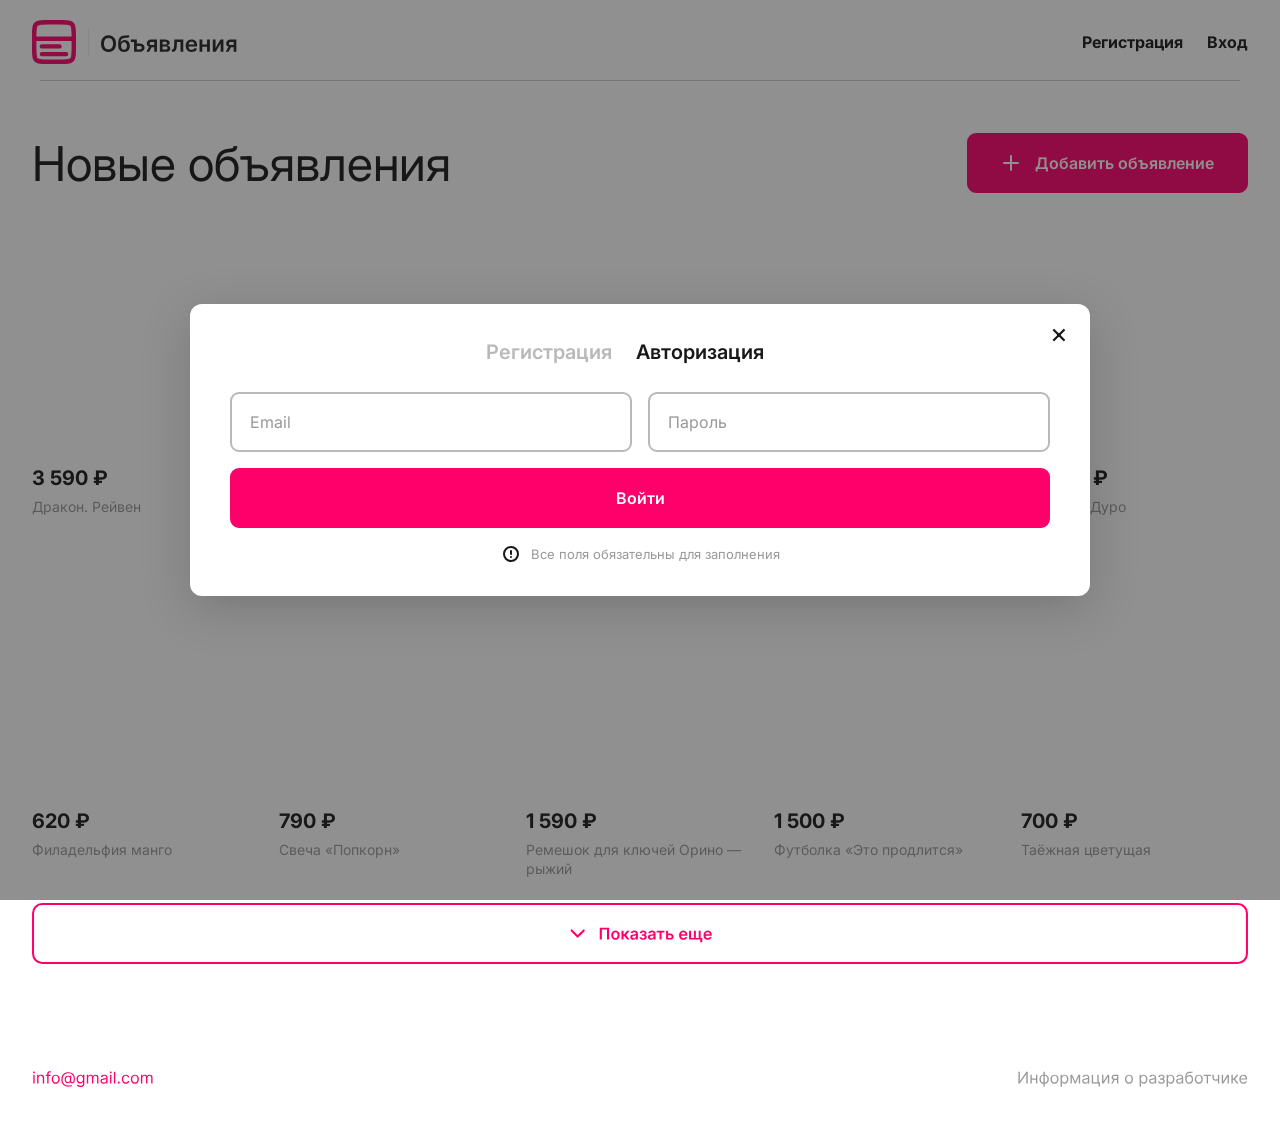
==== commit fdaa0ac8: "Финальный результат" ====
--- a/add.html
+++ b/add.html
@@ -38,6 +38,7 @@
         <label aria-label="Описание"><textarea name="description" placeholder="Описание" required></textarea></label>
         <div class="form-actions">
           <button class="submit-button" type="submit" disabled>Опубликовать объявление</button>
+          <p class="form-note"><img src="assets/warning-icon.svg" alt="">Все поля обязательны для заполнения</p>
         </div>
         <p class="form-status" id="addStatus" aria-live="polite"></p>
       </form>
@@ -61,11 +62,11 @@
       </div>
       <h2 id="modalTitle" class="visually-hidden">Регистрация</h2>
       
-      <form id="registerForm" class="account-form">
+      <form id="registerForm" class="account-form" novalidate>
         <input name="name" placeholder="Ваше имя" required pattern="[А-Яа-яЁё\s-]+">
         <div class="form-row">
           <input name="email" type="email" placeholder="Email" required>
-          <input name="phone" type="tel" placeholder="Мобильный телефон" required>
+          <input name="phone" type="tel" placeholder="Мобильный телефон" required inputmode="tel" autocomplete="tel">
         </div>
         <div class="form-row">
           <input name="password" type="password" placeholder="Пароль" minlength="6" required>
@@ -75,7 +76,7 @@
         <button class="submit-button" type="submit">Зарегистрироваться</button>
       </form>
       
-      <form id="loginForm" class="account-form" hidden>
+      <form id="loginForm" class="account-form" hidden novalidate>
         <div class="form-row">
           <input name="email" type="email" placeholder="Email" required>
           <input name="password" type="password" placeholder="Пароль" required>
--- a/styles.css
+++ b/styles.css
@@ -1,6 +1,8 @@
+@import url('https://fonts.googleapis.com/css2?family=Inter:wght@400;500;600;700&display=swap');
 *{box-sizing:border-box}
-html{background:#fff}
-body{margin:0;background:#fff;color:#181818;font-family:Arial,Helvetica,sans-serif}
+html{background:#fff;font-family:'Inter'}
+body{margin:0;background:#fff;color:#181818;font-family:'Inter'}
+button,input,textarea,select{font-family:'Inter'}
 .page-shell{width:calc(100% - 64px);max-width:1470px;margin:20px auto 0}
 
 .site-header{position:relative;width:100%;padding-bottom:20px}
@@ -8,8 +10,9 @@
 .header-brand{display:flex;align-items:center;gap:12px;flex-shrink:0}
 .brand-icon{width:44px;height:44px;object-fit:contain}
 .brand-text{height:18px;object-fit:contain;margin-top:4px}
+.brand-separator{display:block;width:1px;height:28px;background:#ececec;flex:0 0 1px}
 .header-auth-actions{display:flex;gap:24px;flex-shrink:0}
-.auth-btn{border:0;background:none;padding:0;color:#181818;font-size:16px;cursor:pointer;font-family:inherit}
+.auth-btn{border:0;background:none;padding:0;color:#181818;font-size:16px;font-weight:700;cursor:pointer;font-family:inherit}
 .header-user-state{display:flex;gap:24px;align-items:center;font-size:16px;flex-shrink:0}
 .header-user-state[hidden]{display:none}
 .header-user-state button{border:0;background:none;padding:0;color:#989898;font:inherit;cursor:pointer}
@@ -18,6 +21,7 @@
 .header-divider-img{
   display:block;
   width:100%;
+  max-width:100%;
   height:auto;
   min-height:1px;
   margin:0;
@@ -27,8 +31,10 @@
 .section-heading{display:flex;align-items:center;justify-content:space-between;gap:16px;margin-top:32px;margin-bottom:32px}
 .page-title{font-size:48px;font-weight:400;margin:0;color:#181818}
 .add-link{display:flex;align-items:center;justify-content:center;height:60px;padding:0 32px;border-radius:9px;background:#ff006b;border:2px solid #ff006b;color:#fff;font-size:16px;font-weight:600;text-decoration:none;transition:all .2s ease;white-space:nowrap;flex-shrink:0}
-.add-link:hover{background:#fff;color:#ff006b}
-.add-link-icon{display:none}
+.add-link:hover{background:#fff;color:#ff006b;border-color:#ff006b}
+.add-link-plus{display:block;width:20px;height:20px;flex:0 0 20px;margin-right:14px;filter:brightness(0) invert(1);transition:filter .2s ease}
+.add-link:hover .add-link-plus{filter:invert(16%) sepia(100%) saturate(7430%) hue-rotate(326deg) brightness(101%) contrast(105%)}
+.add-link-text{display:block}
 
 .cards-grid{display:grid;grid-template-columns:repeat(5,minmax(0,1fr));column-gap:20px;row-gap:32px;margin-top:0}
 .ad-card{display:block;min-width:0;color:#181818;text-decoration:none}
@@ -46,21 +52,21 @@
 
 .modal-backdrop{position:fixed;inset:0;z-index:1000;display:flex;align-items:center;justify-content:center;padding:16px;background:rgba(24,24,24,.48)}
 .modal-backdrop[hidden]{display:none}
-.modal-panel{position:relative;width:600px;max-width:100%;max-height:calc(100vh - 32px);overflow:auto;padding:36px 40px 32px;background:#fff;border-radius:12px;box-shadow:0 12px 50px rgba(0,0,0,.18);line-height:1.4}
+.modal-panel{position:relative;width:900px;max-width:100%;max-height:calc(100vh - 32px);overflow:auto;padding:36px 40px 32px;background:#fff;border-radius:12px;box-shadow:0 12px 50px rgba(0,0,0,.18);line-height:1.4}
 .modal-close{position:absolute;right:18px;top:14px;width:28px;height:28px;border:0;background:transparent;color:#181818;font-size:28px;line-height:1;cursor:pointer}
-.modal-tabs{display:flex;gap:24px;margin:0 0 28px;padding-right:30px;border-bottom:1px solid #ececec}
-.modal-tab{position:relative;border:0;background:none;padding:0 0 12px;font-size:20px;font-weight:600;color:#989898;cursor:pointer}
+.modal-tabs{display:flex;justify-content:center;gap:24px;margin:0 0 28px;padding:0 30px 0 0;border:0}
+.modal-tab{position:relative;border:0;background:none;padding:0;font-size:20px;font-weight:600;color:#b9b9b9;cursor:pointer}
 .modal-tab.active{color:#181818}
-.modal-tab.active:after{content:"";position:absolute;left:0;right:0;bottom:-1px;height:3px;border-radius:3px;background:#ff006b}
+.modal-tab.active:after{display:none}
 
 .account-form{display:grid;gap:16px}
 .account-form[hidden]{display:none}
 .account-form input:not([type=checkbox]),
 .listing-form input:not([type=file]),
-.listing-form textarea{width:100%;height:60px;min-width:0;border:1px solid #b9b9b9;border-radius:9px;padding:0 18px;background:#fff;color:#181818;font:inherit;font-size:16px;outline:none}
-.account-form input:focus,
-.listing-form input:focus,
-.listing-form textarea:focus{border-color:#ff006b;box-shadow:none;outline:2px solid #ff006b;outline-offset:-2px}
+.listing-form textarea{width:100%;height:60px;min-width:0;border:2px solid #b9b9b9;border-radius:9px;padding:0 18px;background:#fff;color:#181818;font:inherit;font-size:16px;outline:none}
+.account-form input:focus,.listing-form input:focus,.listing-form textarea:focus{border-color:#ff006b;box-shadow:none;outline:none}
+.account-form input.field-error{border-color:#f5c542!important;box-shadow:none!important;background-image:none!important}
+.account-form input:focus.field-error{border-color:#f5c542!important}
 .account-form input::placeholder,
 .listing-form input::placeholder,
 .listing-form textarea::placeholder{color:#989898}
@@ -68,9 +74,11 @@
 .consent{display:flex;align-items:flex-start;gap:10px;font-size:14px;line-height:1.5}
 .consent input{width:18px;height:18px;accent-color:#ff006b;flex:0 0 auto;margin:2px 0 0}
 .consent a{color:#ff006b;text-decoration:none}
-.form-note{margin:0;color:#989898;font-size:13px}
-
-.submit-button{height:60px;width:100%;border:2px solid #ff006b;border-radius:9px;background:#ff006b;color:#fff;font:inherit;font-weight:600;cursor:pointer;transition:all .2s ease}
+.form-note{display:flex;align-items:center;justify-content:center;gap:10px;margin:0;color:#989898;font-size:13px;order:10}
+.form-note img{width:20px;height:20px;flex:0 0 20px}
+.account-form .form-note{grid-row:auto}
+
+.submit-button{order:5;height:60px;width:100%;border:2px solid #ff006b;border-radius:9px;background:#ff006b;color:#fff;font:inherit;font-weight:600;cursor:pointer;transition:all .2s ease}
 .submit-button:hover:not(:disabled){background:#fff;color:#ff006b}
 .submit-button:disabled{background:#f5b4d0;border-color:#f5b4d0;cursor:not-allowed}
 
@@ -95,9 +103,10 @@
 .listing-form>label:nth-child(3) input{height:44px;border:0;padding:0;font-size:22px}
 .listing-form>label:nth-child(4){grid-row:3;margin-top:16px}
 .listing-form>label:nth-child(4) textarea{height:130px;border:0;padding:0;font-size:22px;resize:vertical}
-.listing-form .form-actions{grid-column:2;grid-row:4;margin-top:28px;display:flex;gap:32px;align-items:center}
+.listing-form .form-actions{grid-column:2;grid-row:4;margin-top:28px;display:flex;gap:32px;align-items:center;justify-content:flex-start}
 .listing-form .form-actions .submit-button{width:auto;flex:0 0 auto;padding:0 24px;min-width:280px}
-.listing-form .form-actions:after{content:'ⓘ  Все поля обязательны для заполнения';color:#585858;font-size:16px}
+.listing-form .form-actions .form-note{margin:0;justify-content:flex-start;white-space:nowrap;color:#585858;font-size:16px}
+.listing-form .form-actions .form-note img{width:18px;height:18px;flex:0 0 18px}
 .listing-form .form-status{grid-column:2}
 .listing-form .file-input{display:none}
 .listing-form .photo-field.has-photo>label{opacity:0;transition:opacity .15s}
@@ -131,7 +140,6 @@
   .listing-form .photo-field{min-height:220px}
   .listing-form .form-actions{gap:12px}
   .listing-form .form-actions .submit-button{min-width:220px;padding:0 14px;font-size:14px}
-  .listing-form .form-actions:after{font-size:13px}
   .site-footer{margin-top:48px}
 }
 
@@ -142,7 +150,8 @@
   .header-brand{gap:8px}
   .brand-icon{width:32px;height:32px;margin-top:2px}
   
-  .brand-text{display:none}
+  .brand-text{display:none;height:14px;margin-top:8px}
+  .brand-separator{height:22px;margin-top:4px}
   
   .header-auth-actions,.header-user-state{
     flex-direction:row; 
@@ -158,17 +167,18 @@
   .section-heading{margin-top:20px;margin-bottom:16px}
   .page-title{font-size:28px}
   .add-link{width:44px;height:44px;padding:0;border-radius:9px;flex-shrink:0;min-width:44px}
+  .add-link-plus{width:20px;height:20px;flex:0 0 20px;margin-right:0}
   .add-link-text{display:none}
-  .add-link-icon{display:block;font-size:28px;font-weight:400;line-height:1}
   
   .cards-grid{grid-template-columns:repeat(2,minmax(0,1fr));column-gap:12px;row-gap:20px}
   .ad-card-price{font-size:16px;margin:10px 0 6px}
   .ad-card-title{font-size:12px}
   .site-footer{margin-top:36px}
   .modal-backdrop{padding:20px 0}
-  .modal-panel{width:min(100% - 40px, 400px);padding:24px;border-radius:12px;max-height:calc(100vh - 40px)}
+  .modal-panel{width:min(100% - 40px, 700px);padding:24px;border-radius:12px;max-height:calc(100vh - 40px)}
   .modal-close{right:12px;top:12px}
   .modal-tabs{gap:14px;margin:0 0 20px;padding:0}
+  .modal-tab{font-size:clamp(16px,4vw,24px)}
   .modal-tab{font-size:15px;padding-bottom:10px}
   .account-form{gap:12px}
   .account-form input:not([type=checkbox]){height:52px;padding:0 14px;font-size:14px}
@@ -185,8 +195,14 @@
   .listing-form>label:nth-child(3) input,.listing-form>label:nth-child(4) textarea{font-size:16px}
   .listing-form .form-actions{width:100%;margin-top:4px;flex-direction:column;align-items:stretch}
   .listing-form .form-actions .submit-button{width:100%;min-width:0}
-  .listing-form .form-actions:after{font-size:12px}
   .detail-wrap{margin:20px auto}
   .detail-layout{grid-template-columns:1fr;gap:16px}
   .detail-price{font-size:20px}
-}+}/* Порядок элементов и состояние ошибки в окне авторизации */
+#registerForm .submit-button{grid-row:5}
+#registerForm .form-note{grid-row:6}
+#loginForm .submit-button{grid-row:2}
+#loginForm .form-note{grid-row:3}
+
+/* Responsive placement of the publish hint */
+@media(max-width:700px){.listing-form .form-actions{flex-wrap:wrap;gap:14px}.listing-form .form-actions .form-note{white-space:normal}}
